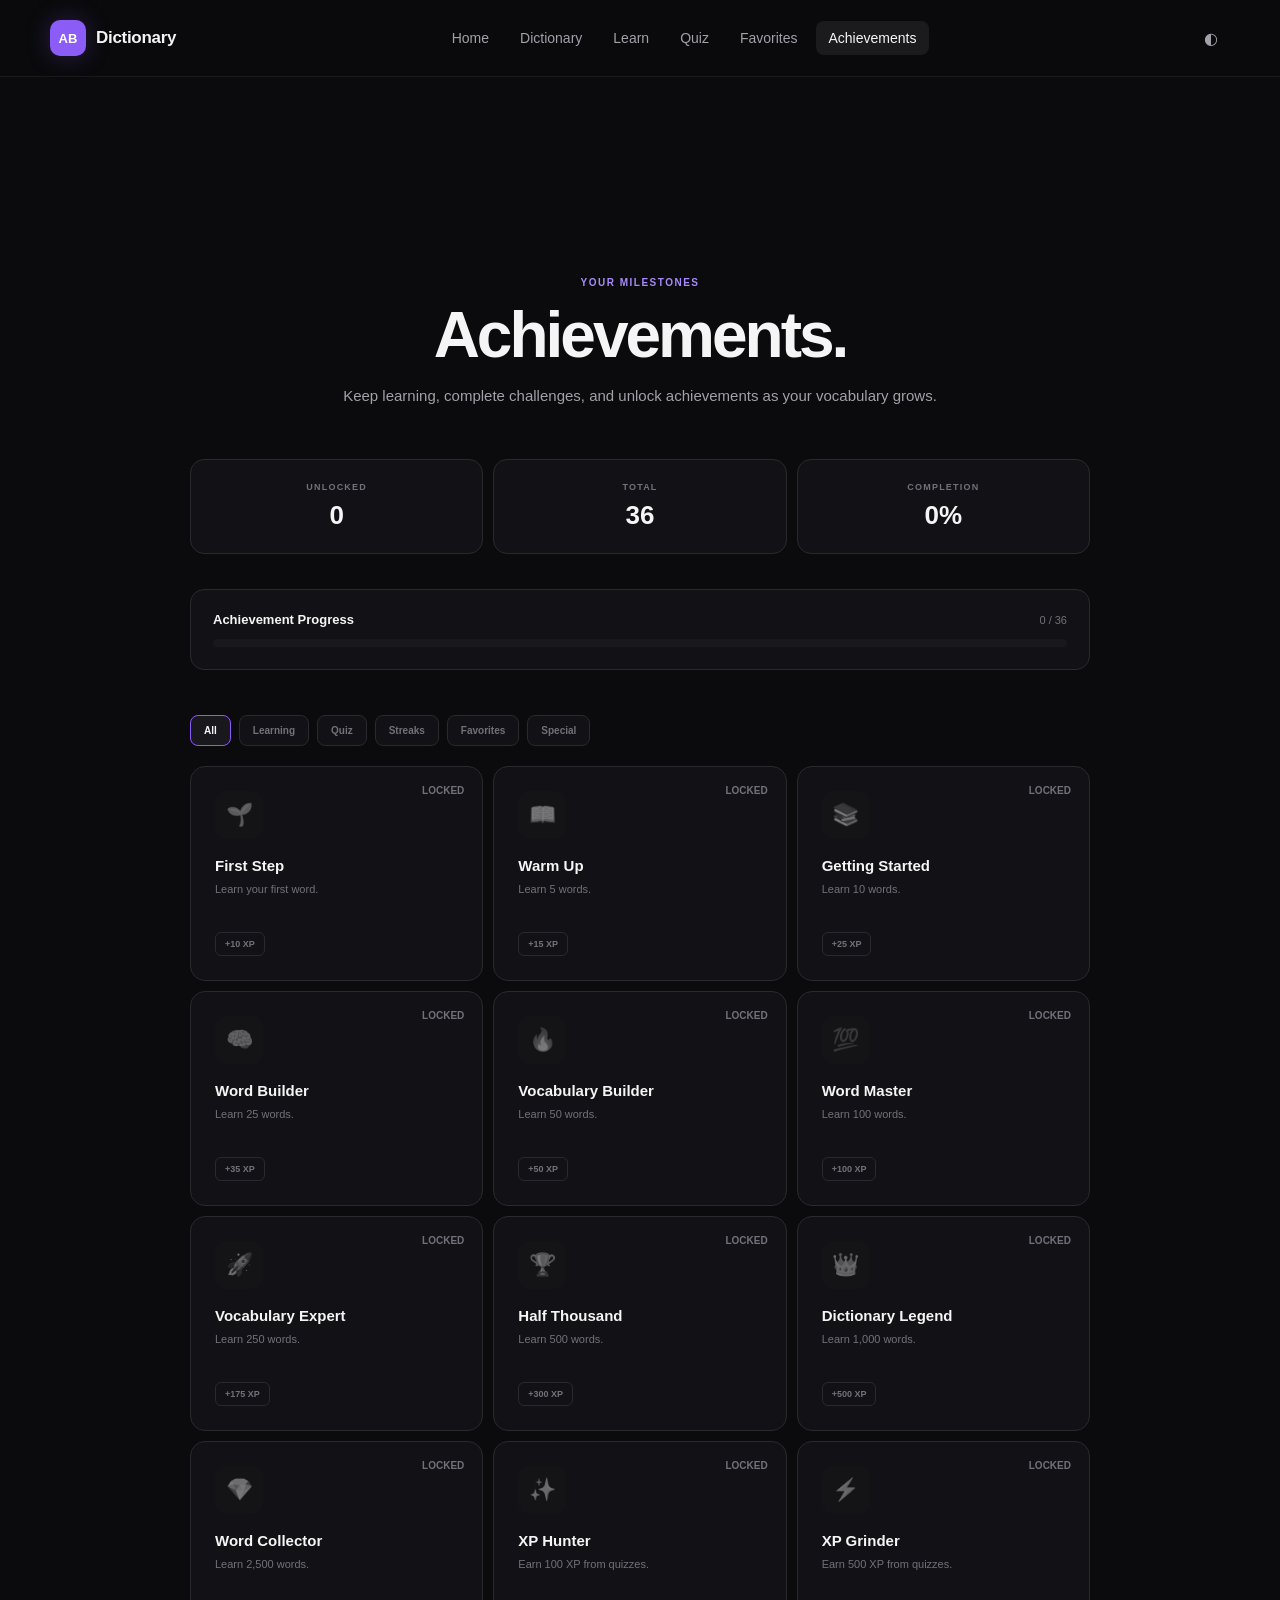
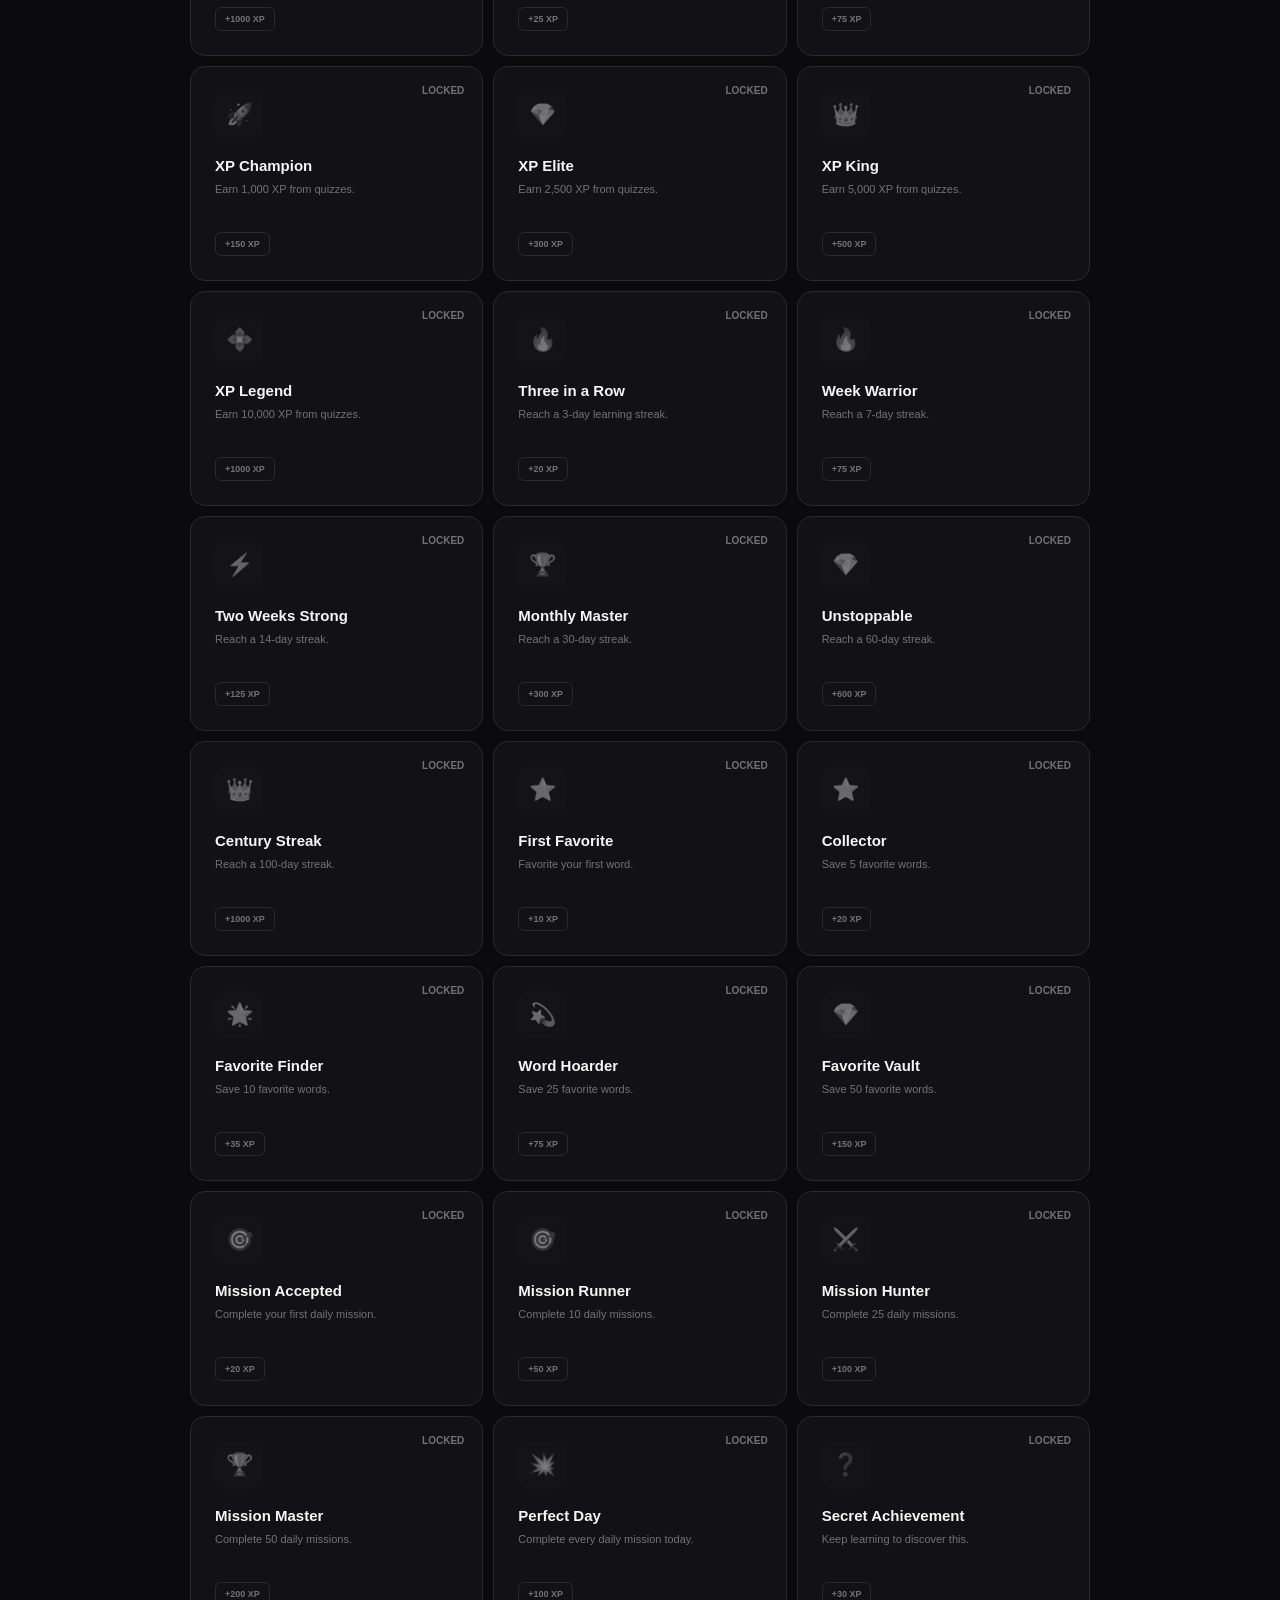
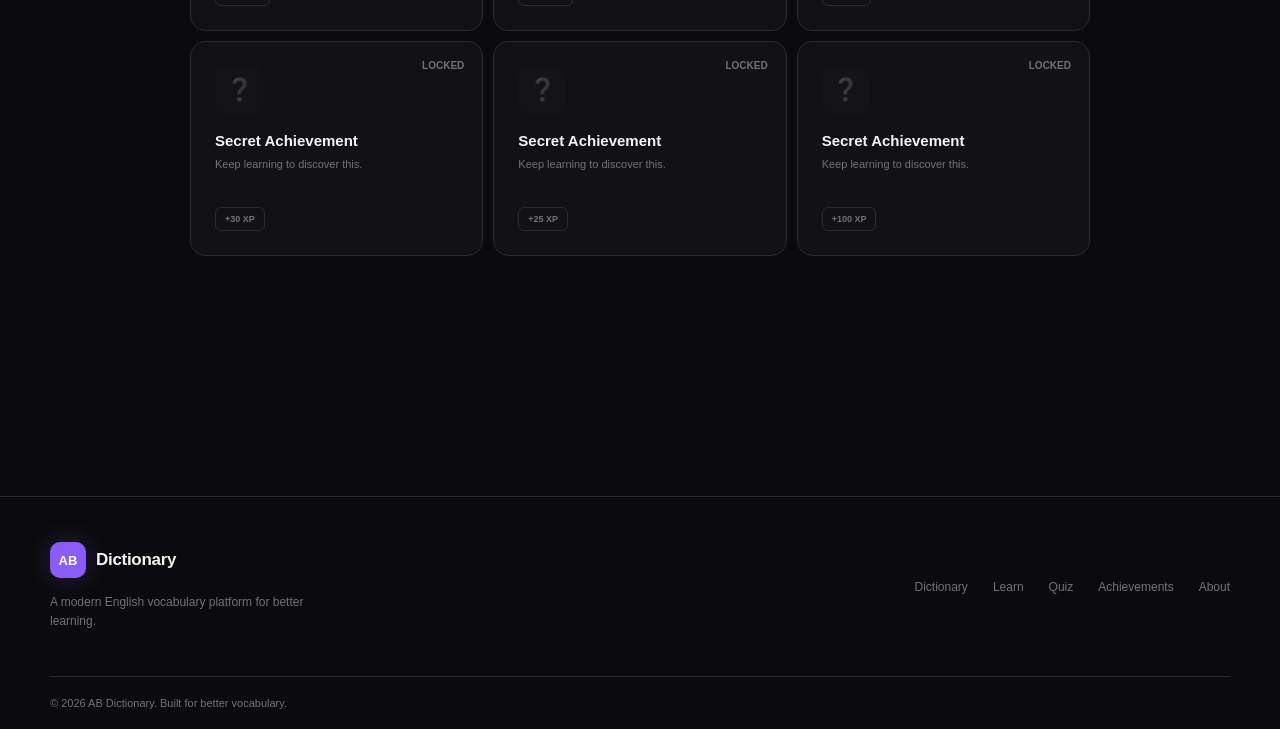
==== achievements.html @ 3ce33054 "added google login" ====
<!doctype html>
<html lang="en">
  <head>
    <meta charset="UTF-8" />
    <meta name="viewport" content="width=device-width, initial-scale=1.0" />

    <meta
      name="description"
      content="Track your achievements and milestones on AB Dictionary."
    />

    <title>Achievements — AB Dictionary</title>

    <link rel="icon" type="image/svg+xml" href="assets/favicon.svg" />
    <link rel="stylesheet" href="css/style.css" />
    <link rel="stylesheet" href="css/responsive.css" />

    <style>
      /* =====================================================
       AB DICTIONARY
       ACHIEVEMENTS
    ===================================================== */

      .achievements-page {
        padding: 90px 0 120px;
      }

      .achievements-header {
        max-width: 760px;
        margin: 0 auto 50px;
        text-align: center;
      }

      .achievements-header h1 {
        margin: 15px 0;
        font-size: clamp(42px, 6vw, 64px);
        line-height: 1;
        letter-spacing: -3px;
      }

      .achievements-header p {
        max-width: 650px;
        margin: auto;
        color: var(--text-secondary);
        font-size: 15px;
        line-height: 1.8;
      }

      /* =====================================================
       SUMMARY
    ===================================================== */

      .achievement-summary {
        max-width: 900px;
        margin: 0 auto 35px;

        display: grid;
        grid-template-columns: repeat(3, 1fr);
        gap: 10px;
      }

      .achievement-stat {
        padding: 22px;
        text-align: center;

        background: var(--surface);
        border: 1px solid var(--border);
        border-radius: 14px;
      }

      .achievement-stat span {
        display: block;
        margin-bottom: 8px;

        color: var(--text-muted);
        font-size: 9px;
        font-weight: 800;
        letter-spacing: 1.2px;
        text-transform: uppercase;
      }

      .achievement-stat strong {
        display: block;

        color: var(--text);
        font-size: 26px;
      }

      /* =====================================================
       PROGRESS
    ===================================================== */

      .achievement-progress {
        max-width: 900px;
        margin: 0 auto 45px;

        padding: 22px;

        background: var(--surface);
        border: 1px solid var(--border);
        border-radius: 14px;
      }

      .achievement-progress-top {
        display: flex;
        justify-content: space-between;
        align-items: center;

        margin-bottom: 12px;
      }

      .achievement-progress-title {
        color: var(--text);
        font-size: 13px;
        font-weight: 700;
      }

      .achievement-progress-count {
        color: var(--text-muted);
        font-size: 11px;
      }

      .achievement-track {
        width: 100%;
        height: 8px;

        overflow: hidden;

        border-radius: 20px;
        background: var(--surface-2);
      }

      .achievement-fill {
        width: 0%;
        height: 100%;

        border-radius: inherit;
        background: var(--accent);

        transition: width 0.4s ease;
      }

      /* =====================================================
       GRID
    ===================================================== */

      .achievements-section {
        max-width: 900px;
        margin: auto;
      }

      .achievements-grid {
        display: grid;
        grid-template-columns: repeat(3, 1fr);
        gap: 10px;
      }

      /* =====================================================
       CARD
    ===================================================== */

      .achievement-card {
        position: relative;

        padding: 24px;

        background: var(--surface);
        border: 1px solid var(--border);
        border-radius: 15px;

        transition:
          transform 0.25s ease,
          border-color 0.25s ease,
          background 0.25s ease;
      }

      .achievement-card:hover {
        transform: translateY(-4px);
        border-color: rgba(139, 92, 246, 0.45);
        background: var(--surface-2);
      }

      .achievement-icon {
        width: 48px;
        height: 48px;

        display: flex;
        align-items: center;
        justify-content: center;

        margin-bottom: 18px;

        border-radius: 12px;

        background: var(--surface-2);

        font-size: 22px;

        filter: grayscale(1);
        opacity: 0.45;
      }

      .achievement-card h3 {
        margin-bottom: 7px;

        font-size: 15px;
      }

      .achievement-card p {
        min-height: 36px;

        color: var(--text-muted);
        font-size: 11px;
        line-height: 1.6;
      }

      .achievement-reward {
        display: inline-block;

        margin-top: 15px;
        padding: 6px 9px;

        border: 1px solid var(--border);
        border-radius: 6px;

        color: var(--text-muted);

        font-size: 9px;
        font-weight: 800;
      }

      /* =====================================================
       UNLOCKED
    ===================================================== */

      .achievement-card.unlocked {
        border-color: rgba(139, 92, 246, 0.45);
      }

      .achievement-card.unlocked .achievement-icon {
        filter: none;
        opacity: 1;

        background: rgba(139, 92, 246, 0.1);
      }

      .achievement-card.unlocked .achievement-reward {
        border-color: var(--accent);
        color: var(--accent-light);
      }

      .achievement-status {
        position: absolute;

        top: 18px;
        right: 18px;

        color: var(--text-muted);
        font-size: 10px;
        font-weight: 800;
      }

      .achievement-card.unlocked .achievement-status {
        color: var(--accent-light);
      }

      /* =====================================================
       MOBILE
    ===================================================== */

      @media (max-width: 750px) {
        .achievement-summary {
          grid-template-columns: 1fr;
        }

        .achievements-grid {
          grid-template-columns: 1fr 1fr;
        }
      }

      @media (max-width: 500px) {
        .achievements-page {
          padding-top: 60px;
        }

        .achievements-grid {
          grid-template-columns: 1fr;
        }
      }

      .achievement-filters {
        max-width: 900px;
        margin: 0 auto 20px;

        display: flex;
        flex-wrap: wrap;
        gap: 8px;
      }

      .achievement-filter {
        padding: 9px 13px;

        border: 1px solid var(--border);
        border-radius: 8px;

        background: var(--surface);
        color: var(--text-muted);

        font-size: 10px;
        font-weight: 800;

        cursor: pointer;

        transition: 0.2s ease;
      }

      .achievement-filter:hover,
      .achievement-filter.active {
        border-color: var(--accent);
        color: var(--text);
        background: var(--surface-2);
      }
    </style>
  </head>

  <body>
    <!-- =====================================================
       NAVBAR
  ===================================================== -->

    <header class="navbar">
      <div class="nav-container">
        <a href="index.html" class="logo">
          <span class="logo-mark">AB</span>
          <span class="logo-text">Dictionary</span>
        </a>

        <nav class="nav-links">
          <a href="index.html" class="nav-link"> Home </a>

          <a href="dictionary.html" class="nav-link"> Dictionary </a>

          <a href="learn.html" class="nav-link"> Learn </a>

          <a href="quiz.html" class="nav-link"> Quiz </a>

          <a href="favorites.html" class="nav-link"> Favorites </a>

          <a href="achievements.html" class="nav-link active"> Achievements </a>
        </nav>

        <div class="nav-actions">
          <button class="icon-button" id="theme-toggle" type="button">◐</button>

          <button class="menu-button" id="menu-toggle" type="button">☰</button>
        </div>
      </div>
    </header>

    <!-- =====================================================
       MOBILE MENU
  ===================================================== -->

    <div class="mobile-menu" id="mobile-menu">
      <a href="index.html">Home</a>
      <a href="dictionary.html">Dictionary</a>
      <a href="learn.html">Learn</a>
      <a href="quiz.html">Quiz</a>
      <a href="favorites.html">Favorites</a>
      <a href="achievements.html">Achievements</a>
    </div>

    <!-- =====================================================
       MAIN
  ===================================================== -->

    <main>
      <section class="achievements-page">
        <div class="section">
          <!-- HEADER -->

          <div class="achievements-header">
            <span class="section-label"> YOUR MILESTONES </span>

            <h1>Achievements.</h1>

            <p>
              Keep learning, complete challenges, and unlock achievements as
              your vocabulary grows.
            </p>
          </div>

          <!-- SUMMARY -->

          <div class="achievement-summary">
            <div class="achievement-stat">
              <span> Unlocked </span>

              <strong id="achievement-unlocked"> 0 </strong>
            </div>

            <div class="achievement-stat">
              <span> Total </span>

              <strong id="achievement-total"> 0 </strong>
            </div>

            <div class="achievement-stat">
              <span> Completion </span>

              <strong id="achievement-percent"> 0% </strong>
            </div>
          </div>

          <!-- PROGRESS -->

          <div class="achievement-progress">
            <div class="achievement-progress-top">
              <span class="achievement-progress-title">
                Achievement Progress
              </span>

              <span
                class="achievement-progress-count"
                id="achievement-progress-count"
              >
                0 / 0
              </span>
            </div>

            <div class="achievement-track">
              <div
                class="achievement-fill"
                id="achievement-progress-fill"
              ></div>
            </div>
          </div>

          <!-- ACHIEVEMENTS -->

          <!-- =====================================================
     ACHIEVEMENTS
===================================================== -->

          <section class="achievements-section">
            <!-- ACHIEVEMENT FILTERS -->
            <div class="achievement-filters" id="achievement-filters">
              <button
                class="achievement-filter active"
                data-filter="all"
                type="button"
              >
                All
              </button>

              <button
                class="achievement-filter"
                data-filter="learning"
                type="button"
              >
                Learning
              </button>

              <button
                class="achievement-filter"
                data-filter="quiz"
                type="button"
              >
                Quiz
              </button>

              <button
                class="achievement-filter"
                data-filter="streak"
                type="button"
              >
                Streaks
              </button>

              <button
                class="achievement-filter"
                data-filter="favorites"
                type="button"
              >
                Favorites
              </button>

              <button
                class="achievement-filter"
                data-filter="special"
                type="button"
              >
                Special
              </button>
            </div>

            <!-- ACHIEVEMENT CARDS -->
            <div class="achievements-grid" id="achievements-grid"></div>
          </section>
        </div>
      </section>
    </main>

    <!-- =====================================================
       FOOTER
  ===================================================== -->

    <footer class="footer">
      <div class="footer-container">
        <div>
          <a href="index.html" class="logo">
            <span class="logo-mark">AB</span>
            <span class="logo-text">Dictionary</span>
          </a>

          <p class="footer-description">
            A modern English vocabulary platform for better learning.
          </p>
        </div>

        <div class="footer-links">
          <a href="dictionary.html"> Dictionary </a>

          <a href="learn.html"> Learn </a>

          <a href="quiz.html"> Quiz </a>

          <a href="achievements.html"> Achievements </a>

          <a href="about.html"> About </a>
        </div>
      </div>

      <div class="footer-bottom">
        © 2026 AB Dictionary. Built for better vocabulary.
      </div>
    </footer>

    <!-- =====================================================
       SCRIPTS
  ===================================================== -->

    <script src="js/app.js"></script>
    <script src="js/achievements.js"></script>
  </body>
</html>
---- css/style.css ----
/* =========================================================
   AB DICTIONARY
   PREMIUM GLOBAL STYLES
   ========================================================= */

/* =========================
   RESET
   ========================= */

* {
    margin: 0;
    padding: 0;
    box-sizing: border-box;
}

html {
    scroll-behavior: smooth;
}

body {
    font-family:
        Inter,
        -apple-system,
        BlinkMacSystemFont,
        "Segoe UI",
        sans-serif;

    background: #0b0b0d;
    color: #f5f5f5;
    min-height: 100vh;
    overflow-x: hidden;
    -webkit-font-smoothing: antialiased;
    text-rendering: optimizeLegibility;
}

a {
    color: inherit;
    text-decoration: none;
}

button,
input {
    font: inherit;
}

button {
    border: none;
    cursor: pointer;
}

img {
    max-width: 100%;
    display: block;
}

::selection {
    background: rgba(139, 92, 246, 0.35);
    color: #fff;
}


/* =========================
   VARIABLES
   ========================= */

:root {
    --background: #0b0b0d;

    --surface: #121216;
    --surface-2: #18181d;
    --surface-3: #202026;

    --border: #29292f;
    --border-light: #3a3a43;

    --text: #f5f5f5;
    --text-secondary: #a1a1aa;
    --text-muted: #71717a;

    --accent: #8b5cf6;
    --accent-light: #a78bfa;
    --accent-dark: #6d28d9;

    --success: #22c55e;
    --danger: #f87171;

    --radius-small: 10px;
    --radius-medium: 16px;
    --radius-large: 24px;

    --container: 1180px;

    --shadow-small:
        0 8px 25px rgba(0, 0, 0, 0.18);

    --shadow-medium:
        0 15px 45px rgba(0, 0, 0, 0.25);

    --shadow-large:
        0 25px 80px rgba(0, 0, 0, 0.4);
}


/* =========================
   CONTAINERS
   ========================= */

.nav-container,
.stats-container,
.section,
.footer-container,
.footer-bottom {
    width: min(
        calc(100% - 40px),
        var(--container)
    );

    margin: 0 auto;
}


/* =========================
   NAVBAR
   ========================= */

.navbar {
    position: sticky;
    top: 0;
    z-index: 100;

    background: rgba(11, 11, 13, 0.78);

    -webkit-backdrop-filter: blur(18px);
    backdrop-filter: blur(18px);

    border-bottom: 1px solid rgba(255, 255, 255, 0.06);
}

.nav-container {
    height: 76px;

    display: flex;
    align-items: center;
    justify-content: space-between;

    gap: 20px;
}


/* =========================
   LOGO
   ========================= */

.logo {
    display: flex;
    align-items: center;
    gap: 10px;

    flex-shrink: 0;

    font-weight: 700;
}

.logo-mark {
    width: 36px;
    height: 36px;

    display: grid;
    place-items: center;

    border-radius: 10px;

    background: var(--accent);
    color: #fff;

    font-size: 13px;
    font-weight: 800;

    box-shadow:
        0 0 25px rgba(139, 92, 246, 0.25);
}

.logo-text {
    font-size: 17px;
    letter-spacing: -0.3px;
}


/* =========================
   NAV LINKS
   ========================= */

.nav-links {
    display: flex;
    align-items: center;
    gap: 5px;
}

.nav-link {
    color: var(--text-secondary);

    font-size: 14px;

    padding: 9px 13px;

    border-radius: 8px;

    transition:
        color 0.2s ease,
        background 0.2s ease;
}

.nav-link:hover {
    color: var(--text);
    background: rgba(255, 255, 255, 0.05);
}

.nav-link.active {
    color: var(--text);
    background: rgba(255, 255, 255, 0.07);
}


/* =========================
   NAV ACTIONS
   ========================= */

.nav-actions {
    display: flex;
    align-items: center;
    gap: 8px;

    flex-shrink: 0;
}

.icon-button,
.menu-button {
    width: 38px;
    height: 38px;

    display: grid;
    place-items: center;

    border-radius: 10px;

    background: transparent;
    color: var(--text-secondary);

    border: 1px solid transparent;

    transition:
        color 0.2s ease,
        background 0.2s ease,
        border-color 0.2s ease,
        transform 0.2s ease;
}

.icon-button:hover,
.menu-button:hover {
    color: var(--text);

    background: var(--surface-2);
    border-color: var(--border);

    transform: translateY(-1px);
}

.menu-button {
    display: none;
}


/* =========================
   MOBILE MENU
   ========================= */

.mobile-menu {
    display: none;

    position: fixed;

    top: 76px;
    left: 0;
    right: 0;

    z-index: 90;

    padding: 15px 20px;

    background: rgba(18, 18, 22, 0.97);

    -webkit-backdrop-filter: blur(20px);
    backdrop-filter: blur(20px);

    border-bottom: 1px solid var(--border);
}

.mobile-menu.open {
    display: flex;
    flex-direction: column;
    gap: 5px;

    animation: menuIn 0.25s ease;
}

.mobile-menu a {
    padding: 13px;

    border-radius: 10px;

    color: var(--text-secondary);

    transition:
        color 0.2s ease,
        background 0.2s ease;
}

.mobile-menu a:hover {
    background: var(--surface-3);
    color: var(--text);
}


/* =========================
   HERO
   ========================= */

.hero {
    position: relative;

    min-height: 650px;

    display: flex;
    align-items: center;
    justify-content: center;

    overflow: hidden;

    border-bottom:
        1px solid rgba(255, 255, 255, 0.05);
}

.hero::after {
    content: "";

    position: absolute;

    left: 0;
    right: 0;
    bottom: 0;

    height: 1px;

    background:
        linear-gradient(
            90deg,
            transparent,
            rgba(139, 92, 246, 0.35),
            transparent
        );

    opacity: 0.4;
}

.hero-glow {
    position: absolute;

    width: 600px;
    height: 600px;

    background:
        radial-gradient(
            circle,
            rgba(139, 92, 246, 0.16),
            transparent 68%
        );

    filter: blur(30px);

    pointer-events: none;
}

.hero-content {
    position: relative;
    z-index: 2;

    width: min(
        900px,
        calc(100% - 40px)
    );

    text-align: center;

    animation:
        heroIn 0.8s ease both;
}

.hero-badge {
    display: inline-flex;
    align-items: center;
    gap: 8px;

    padding: 7px 12px;
    margin-bottom: 25px;

    border:
        1px solid var(--border);

    border-radius: 999px;

    background:
        rgba(255, 255, 255, 0.03);

    color: var(--text-secondary);

    font-size: 12px;
}

.status-dot {
    width: 7px;
    height: 7px;

    border-radius: 50%;

    background: var(--accent-light);

    box-shadow:
        0 0 12px rgba(167, 139, 250, 0.7);
}

.hero h1 {
    max-width: 900px;

    margin: 0 auto;

    font-size:
        clamp(48px, 7vw, 82px);

    line-height: 0.98;

    letter-spacing: -4px;

    font-weight: 750;
}

.hero h1 span {
    display: block;
    color: var(--text-secondary);
}

.hero-description {
    max-width: 600px;

    margin: 28px auto 35px;

    color: var(--text-secondary);

    font-size: 17px;
    line-height: 1.7;
}


/* =========================
   SEARCH
   ========================= */

.hero-search {
    width: min(700px, 100%);

    margin: auto;

    padding: 6px;

    display: flex;
    align-items: center;

    background: var(--surface);

    border:
        1px solid var(--border);

    border-radius: 15px;

    transition:
        border-color 0.25s ease,
        box-shadow 0.25s ease,
        transform 0.25s ease;
}

.hero-search:focus-within {
    border-color:
        rgba(139, 92, 246, 0.6);

    box-shadow:
        0 0 0 4px
        rgba(139, 92, 246, 0.08),

        0 15px 50px
        rgba(0, 0, 0, 0.25);
}

.search-icon {
    padding-left: 14px;

    color: var(--text-muted);

    font-size: 25px;
}

.hero-search input {
    flex: 1;

    min-width: 0;

    padding: 14px 12px;

    background: transparent;

    border: none;
    outline: none;

    color: var(--text);

    font-size: 15px;
}

.hero-search input::placeholder {
    color: var(--text-muted);
}

.hero-search button {
    padding: 12px 20px;

    border-radius: 10px;

    background: var(--accent);

    color: #fff;

    font-weight: 600;

    transition:
        background 0.2s ease,
        transform 0.2s ease,
        box-shadow 0.2s ease;
}

.hero-search button:hover {
    background: var(--accent-light);

    transform: translateY(-1px);

    box-shadow:
        0 8px 20px
        rgba(139, 92, 246, 0.2);
}

.loading-message {
    color: var(--text-muted);
}

.search-hint {
    margin-top: 15px;

    color: var(--text-muted);

    font-size: 12px;
}

.example-word {
    color: var(--text-secondary);

    background: transparent;

    text-decoration: underline;
    text-decoration-color:
        var(--border-light);

    text-underline-offset: 3px;

    margin: 0 2px;

    transition: color 0.2s ease;
}

.example-word:hover {
    color: var(--accent-light);
}


/* =========================
   STATS
   ========================= */

.stats-section {
    border-bottom:
        1px solid rgba(255, 255, 255, 0.05);
}

.stats-container {
    display: grid;

    grid-template-columns:
        repeat(4, 1fr);

    padding: 30px 0;
}

.stat-card {
    padding: 15px 25px;

    border-right:
        1px solid var(--border);
}

.stat-card:last-child {
    border-right: none;
}

.stat-number {
    display: block;

    font-size: 24px;

    font-weight: 700;

    letter-spacing: -0.7px;
}

.stat-label {
    display: block;

    margin-top: 5px;

    color: var(--text-muted);

    font-size: 12px;
}


/* =========================
   SECTIONS
   ========================= */

.section {
    padding-top: 110px;
    padding-bottom: 20px;
}

.section-heading {
    display: flex;
    align-items: flex-end;
    justify-content: space-between;

    gap: 30px;

    margin-bottom: 30px;
}

.section-label {
    display: block;

    margin-bottom: 9px;

    color: var(--accent-light);

    font-size: 10px;
    font-weight: 800;

    letter-spacing: 1.5px;

    text-transform: uppercase;
}

.section-heading h2 {
    font-size:
        clamp(28px, 4vw, 40px);

    letter-spacing: -1.5px;
}

.text-link {
    color: var(--text-secondary);

    font-size: 13px;

    transition: color 0.2s ease;
}

.text-link:hover {
    color: var(--accent-light);
}


/* =========================
   FEATURED WORD CARD
   ========================= */

.word-card {
    display: grid;

    grid-template-columns:
        1.6fr 0.8fr;

    background:
        linear-gradient(
            135deg,
            rgba(255, 255, 255, 0.04),
            rgba(255, 255, 255, 0.015)
        );

    border:
        1px solid var(--border);

    border-radius:
        var(--radius-large);

    overflow: hidden;

    transition:
        transform 0.3s ease,
        border-color 0.3s ease,
        box-shadow 0.3s ease;
}

.word-card:hover {
    transform: translateY(-4px);

    border-color:
        var(--border-light);

    box-shadow:
        var(--shadow-medium);
}

.word-card-main {
    padding: 38px;
}

.word-top {
    display: flex;

    justify-content: space-between;

    gap: 20px;
}

.word-difficulty {
    display: inline-block;

    color: var(--accent-light);

    font-size: 10px;
    font-weight: 800;

    letter-spacing: 1.5px;

    margin-bottom: 10px;
}

.word-top h3 {
    font-size: 42px;

    letter-spacing: -2px;
}

.pronunciation {
    display: block;

    margin-top: 5px;

    color: var(--text-muted);

    font-size: 13px;
}

.favorite-button {
    width: 42px;
    height: 42px;

    flex-shrink: 0;

    border-radius: 12px;

    background: var(--surface-2);

    border:
        1px solid var(--border);

    color: var(--text-secondary);

    font-size: 23px;

    transition:
        color 0.2s ease,
        background 0.2s ease,
        border-color 0.2s ease,
        transform 0.2s ease;
}

.favorite-button:hover {
    color: var(--accent-light);

    border-color:
        var(--accent);

    transform: scale(1.04);
}

.word-meaning,
.word-bangla,
.word-example {
    margin-top: 32px;
}

.meaning-label,
.side-title {
    display: block;

    margin-bottom: 8px;

    color: var(--text-muted);

    font-size: 9px;
    font-weight: 800;

    letter-spacing: 1.4px;

    text-transform: uppercase;
}

.word-meaning p,
.word-bangla p,
.word-example p {
    color: var(--text-secondary);

    line-height: 1.65;

    font-size: 14px;
}

.word-bangla p {
    color: var(--text);
}


/* =========================
   WORD CARD SIDE
   ========================= */

.word-card-side {
    display: flex;

    flex-direction: column;

    padding: 38px;

    background:
        rgba(0, 0, 0, 0.15);

    border-left:
        1px solid var(--border);
}

.tag-list {
    display: flex;

    flex-wrap: wrap;

    gap: 7px;

    margin-bottom: 30px;
}

.tag {
    padding: 7px 10px;

    border-radius: 7px;

    background: var(--surface-3);

    border:
        1px solid var(--border);

    color: var(--text-secondary);

    font-size: 11px;
}

.learn-button {
    display: flex;

    align-items: center;
    justify-content: space-between;

    margin-top: auto;

    padding: 13px 15px;

    border-radius: 10px;

    background: var(--surface-3);

    border:
        1px solid var(--border);

    color: var(--text);

    font-size: 13px;

    transition:
        background 0.2s ease,
        border-color 0.2s ease,
        transform 0.2s ease;
}

.learn-button:hover {
    background: var(--accent);

    border-color:
        var(--accent);

    transform: translateY(-1px);
}


/* =========================
   DICTIONARY WORD LIST
   ========================= */

.dictionary-word {
    position: relative;

    padding: 24px 26px;

    margin-bottom: 12px;

    background:
        linear-gradient(
            145deg,
            rgba(255, 255, 255, 0.035),
            rgba(255, 255, 255, 0.015)
        );

    border:
        1px solid rgba(255, 255, 255, 0.08);

    border-radius: 16px;

    cursor: pointer;

    transition:
        transform 0.25s ease,
        border-color 0.25s ease,
        background 0.25s ease,
        box-shadow 0.25s ease;

    overflow: hidden;
}

.dictionary-word::before {
    content: "";

    position: absolute;

    left: 0;
    top: 0;
    bottom: 0;

    width: 3px;

    background:
        linear-gradient(
            180deg,
            #8b5cf6,
            #6366f1
        );

    opacity: 0;

    transition:
        opacity 0.25s ease;
}

.dictionary-word:hover {
    transform: translateY(-3px);

    border-color:
        rgba(139, 92, 246, 0.35);

    background:
        linear-gradient(
            145deg,
            rgba(139, 92, 246, 0.07),
            rgba(255, 255, 255, 0.025)
        );

    box-shadow:
        0 15px 40px
        rgba(0, 0, 0, 0.2);
}

.dictionary-word:hover::before {
    opacity: 1;
}

.dictionary-word:focus-visible {
    outline:
        2px solid var(--accent);

    outline-offset: 3px;
}


/* =========================
   WORD HEADER
   ========================= */

.dictionary-word-top {
    display: flex;

    align-items: flex-start;

    justify-content: space-between;

    gap: 20px;
}

.dictionary-word-top h2 {
    margin: 0;

    color: var(--text);

    font-size: 25px;
    font-weight: 750;

    letter-spacing: -0.5px;
}

.dictionary-word .part {
    display: inline-block;

    margin-top: 6px;

    color: var(--text-secondary);

    font-size: 11px;
    font-weight: 600;

    text-transform: uppercase;

    letter-spacing: 0.8px;
}


/* =========================
   DIFFICULTY BADGE
   ========================= */

.dictionary-word .difficulty {
    flex-shrink: 0;

    padding: 6px 9px;

    border-radius: 7px;

    background:
        rgba(139, 92, 246, 0.10);

    border:
        1px solid
        rgba(139, 92, 246, 0.18);

    color:
        #b9a1ff;

    font-size: 9px;

    font-weight: 800;

    letter-spacing: 0.8px;

    text-transform: uppercase;
}


/* =========================
   WORD MEANING
   ========================= */

.dictionary-word .meaning {
    margin: 17px 0 7px;

    color: #d4d4d8;

    font-size: 14px;

    line-height: 1.65;
}

.dictionary-word .bangla {
    margin: 0;

    color: var(--text-secondary);

    font-size: 14px;

    line-height: 1.6;
}


/* =========================
   WORD ARROW
   ========================= */

.dictionary-word .arrow {
    margin-top: 18px;

    color: var(--accent);

    font-size: 11px;

    font-weight: 700;

    opacity: 0.65;

    transition:
        transform 0.25s ease,
        opacity 0.25s ease;
}

.dictionary-word:hover .arrow {
    transform:
        translateX(5px);

    opacity: 1;
}


/* =========================
   EMPTY STATE
   ========================= */

.empty-state {
    padding: 80px 25px;

    text-align: center;

    border:
        1px dashed
        rgba(255, 255, 255, 0.1);

    border-radius: 16px;

    background:
        rgba(255, 255, 255, 0.015);
}

.empty-state h3 {
    margin: 0 0 8px;

    color: #f4f4f5;

    font-size: 20px;
}

.empty-state p {
    margin: 0;

    color: var(--text-muted);

    font-size: 13px;
}


/* =========================
   PAGINATION
   ========================= */

#pagination {
    display: flex;

    justify-content: center;
    align-items: center;

    flex-wrap: wrap;

    gap: 7px;

    margin: 35px 0 60px;
}

#pagination button {
    min-width: 38px;
    height: 38px;

    padding: 0 10px;

    border:
        1px solid
        rgba(255, 255, 255, 0.08);

    border-radius: 9px;

    background:
        rgba(255, 255, 255, 0.025);

    color: var(--text-secondary);

    font-size: 12px;

    transition:
        background 0.2s ease,
        border-color 0.2s ease,
        color 0.2s ease,
        transform 0.2s ease;
}

#pagination button:hover:not(:disabled) {
    background:
        rgba(139, 92, 246, 0.12);

    border-color:
        rgba(139, 92, 246, 0.3);

    color:
        #c4b5fd;

    transform:
        translateY(-1px);
}

#pagination button.active {
    background: var(--accent);

    border-color:
        var(--accent);

    color: #fff;

    box-shadow:
        0 6px 20px
        rgba(139, 92, 246, 0.25);
}

#pagination button:disabled {
    opacity: 0.3;

    cursor: not-allowed;
}


/* =========================
   RANDOM WORD
   ========================= */

.random-word-button {
    display: inline-flex;

    align-items: center;
    justify-content: center;

    gap: 8px;

    padding: 12px 18px;

    margin-top: 16px;

    border:
        1px solid
        rgba(255, 255, 255, 0.1);

    border-radius: 12px;

    background:
        rgba(255, 255, 255, 0.05);

    color: var(--text);

    font-size: 14px;
    font-weight: 700;

    transition:
        transform 0.2s ease,
        background 0.2s ease,
        border-color 0.2s ease;
}

.random-word-button:hover {
    transform:
        translateY(-2px);

    background:
        rgba(255, 255, 255, 0.09);

    border-color:
        rgba(255, 255, 255, 0.2);
}

.random-word-button:active {
    transform:
        translateY(0);
}


/* =========================
   RECENTLY VIEWED
   ========================= */

.recent-section {
    margin: 30px 0 35px;

    padding: 24px;

    border:
        1px solid
        rgba(255, 255, 255, 0.08);

    border-radius: 20px;

    background:
        rgba(255, 255, 255, 0.035);

    -webkit-backdrop-filter:
        blur(12px);

    backdrop-filter:
        blur(12px);
}

.recent-header {
    display: flex;

    align-items: flex-end;

    justify-content: space-between;

    gap: 20px;

    margin-bottom: 20px;
}

.recent-header h2 {
    margin: 0;

    font-size: 24px;

    letter-spacing: -0.5px;
}

.recent-header p {
    margin: 5px 0 0;

    color: #888;

    font-size: 13px;
}

.clear-recent-button {
    border: 0;

    background: transparent;

    color: #888;

    font-size: 12px;
    font-weight: 700;

    cursor: pointer;

    transition:
        color 0.2s ease;
}

.clear-recent-button:hover {
    color: #fff;
}

.recent-list {
    display: grid;

    grid-template-columns:
        repeat(
            auto-fit,
            minmax(180px, 1fr)
        );

    gap: 12px;
}

.recent-word-card {
    display: flex;

    flex-direction: column;

    align-items: flex-start;

    min-width: 0;

    padding: 16px;

    border:
        1px solid
        rgba(255, 255, 255, 0.07);

    border-radius: 14px;

    background:
        rgba(255, 255, 255, 0.035);

    color: #fff;

    text-align: left;

    cursor: pointer;

    transition:
        transform 0.2s ease,
        border-color 0.2s ease,
        background 0.2s ease;
}

.recent-word-card:hover {
    transform:
        translateY(-3px);

    border-color:
        rgba(139, 92, 246, 0.4);

    background:
        rgba(255, 255, 255, 0.06);
}

.recent-word {
    overflow: hidden;

    width: 100%;

    font-size: 18px;
    font-weight: 800;

    text-overflow: ellipsis;

    white-space: nowrap;
}

.recent-part {
    margin-top: 5px;

    color: var(--accent);

    font-size: 11px;
    font-weight: 700;
}

.recent-bangla {
    overflow: hidden;

    width: 100%;

    margin-top: 10px;

    color: #999;

    font-size: 12px;

    text-overflow: ellipsis;

    white-space: nowrap;
}


/* =========================
   XP LEVEL UP
   ========================= */

.xp-level-up {
    position: fixed;

    top: 25px;
    left: 50%;

    z-index: 10000;

    transform:
        translate(-50%, -150px);

    opacity: 0;

    pointer-events: none;

    transition:
        transform 0.45s
        cubic-bezier(0.22, 1, 0.36, 1),

        opacity 0.3s ease;
}

.xp-level-up.show {
    transform:
        translate(-50%, 0);

    opacity: 1;
}

.xp-level-up-inner {
    min-width: 260px;

    padding: 18px 24px;

    display: flex;

    flex-direction: column;

    align-items: center;

    gap: 5px;

    text-align: center;

    background:
        var(--surface-2);

    border:
        1px solid var(--border);

    border-radius: 16px;

    box-shadow:
        0 20px 60px
        rgba(0, 0, 0, 0.35);
}

.xp-level-up-icon {
    font-size: 28px;
}

.xp-level-up-inner strong {
    font-size: 16px;

    letter-spacing: 1px;
}

.xp-level-up-inner span {
    color: var(--text-secondary);

    font-size: 13px;
}

.xp-level-up-inner small {
    color: var(--accent-light);

    font-size: 11px;

    font-weight: 700;
}


/* =========================
   DAILY MISSIONS
   ========================= */

.daily-missions-section {
    margin-top: 55px;
}

.missions-card {
    padding: 25px;

    background:
        linear-gradient(
            145deg,
            var(--surface-2),
            var(--surface)
        );

    border:
        1px solid var(--border);

    border-radius: 16px;
}

.missions-top {
    display: flex;

    justify-content: space-between;

    align-items: center;

    gap: 15px;

    margin-bottom: 15px;
}

.missions-top strong {
    display: block;

    color: var(--text);

    font-size: 15px;
}

.missions-top span {
    display: block;

    margin-top: 4px;

    color: var(--text-muted);

    font-size: 11px;
}

.missions-xp {
    padding: 7px 11px;

    border-radius: 8px;

    background:
        rgba(139, 92, 246, 0.1);

    color: var(--accent-light);

    font-size: 11px;

    font-weight: 800;
}

.missions-progress {
    width: 100%;
    height: 7px;

    overflow: hidden;

    border-radius: 20px;

    background:
        var(--surface);

    border:
        1px solid var(--border);

    margin-bottom: 18px;
}

.missions-progress-fill {
    width: 0%;
    height: 100%;

    border-radius: inherit;

    background:
        linear-gradient(
            90deg,
            var(--accent-dark),
            var(--accent-light)
        );

    transition:
        width 0.4s ease;
}

.daily-missions-list {
    display: grid;

    gap: 8px;
}

.mission-item {
    display: grid;

    grid-template-columns:
        38px 1fr auto 28px;

    align-items: center;

    gap: 12px;

    padding: 14px;

    background:
        var(--surface);

    border:
        1px solid var(--border);

    border-radius: 11px;

    transition:
        background 0.2s ease,
        transform 0.2s ease,
        border-color 0.2s ease;
}

.mission-item:hover {
    background:
        var(--surface-2);

    transform:
        translateY(-1px);

    border-color:
        var(--border-light);
}

.mission-item.completed {
    opacity: 0.7;
}

.mission-item.completed .mission-status {
    color:
        var(--accent-light);
}

.mission-icon {
    width: 38px;
    height: 38px;

    display: flex;

    align-items: center;
    justify-content: center;

    border-radius: 9px;

    background:
        rgba(139, 92, 246, 0.08);

    font-size: 17px;
}

.mission-info {
    min-width: 0;
}

.mission-info strong {
    display: block;

    color: var(--text);

    font-size: 12px;
}

.mission-info span {
    display: block;

    margin-top: 4px;

    color: var(--text-muted);

    font-size: 10px;

    overflow: hidden;

    text-overflow: ellipsis;

    white-space: nowrap;
}

.mission-reward {
    color:
        var(--accent-light);

    font-size: 10px;

    font-weight: 800;

    white-space: nowrap;
}

.mission-status {
    color:
        var(--text-muted);

    font-size: 20px;

    text-align: center;

    transition:
        color 0.2s ease,
        transform 0.2s ease;
}

.mission-item.completed .mission-status {
    font-size: 18px;

    transform:
        scale(1.05);
}


/* =========================
   ACHIEVEMENT NOTIFICATION
   ========================= */

.achievement-notification {
    position: fixed;

    right: 24px;
    bottom: 24px;

    z-index: 9999;

    display: flex;

    align-items: center;

    gap: 14px;

    min-width: 270px;
    max-width: 340px;

    padding: 15px 18px;

    background:
        var(--surface);

    border:
        1px solid var(--accent);

    border-radius: 14px;

    box-shadow:
        0 15px 40px
        rgba(0, 0, 0, 0.25);

    transform:
        translateY(30px);

    opacity: 0;

    pointer-events: none;

    transition:
        transform 0.3s ease,
        opacity 0.3s ease;
}

.achievement-notification.show {
    transform:
        translateY(0);

    opacity: 1;
}

.achievement-notification-icon {
    width: 42px;
    height: 42px;

    display: flex;

    align-items: center;
    justify-content: center;

    flex-shrink: 0;

    border-radius: 10px;

    background:
        rgba(139, 92, 246, 0.12);

    font-size: 21px;
}

.achievement-notification strong {
    display: block;

    margin-bottom: 3px;

    color:
        var(--accent-light);

    font-size: 11px;

    font-weight: 800;

    text-transform: uppercase;

    letter-spacing: 0.7px;
}

.achievement-notification span {
    display: block;

    color: var(--text);

    font-size: 13px;

    font-weight: 700;
}

.achievement-notification small {
    display: block;

    margin-top: 3px;

    color: var(--text-muted);

    font-size: 10px;
}


/* =========================
   GOOGLE AUTHENTICATION
   ========================= */

.account-wrapper {
    position: relative;
}

.google-login-button {
    display: inline-flex;

    align-items: center;

    gap: 8px;

    height: 38px;

    padding: 0 12px;

    border:
        1px solid var(--border);

    border-radius: 10px;

    background:
        var(--surface-2);

    color:
        var(--text);

    font-size: 12px;

    font-weight: 700;

    transition:
        background 0.2s ease,
        border-color 0.2s ease,
        transform 0.2s ease;
}

.google-login-button:hover {
    background:
        var(--surface-3);

    border-color:
        var(--border-light);

    transform:
        translateY(-1px);
}

.google-icon {
    display: grid;

    place-items: center;

    width: 22px;
    height: 22px;

    flex-shrink: 0;

    border-radius: 50%;

    background: #fff;

    color: #4285f4;

    font-size: 13px;

    font-weight: 800;
}

.google-login-button.logged-in {
    padding-left: 6px;

    background:
        rgba(139, 92, 246, 0.08);

    border-color:
        rgba(139, 92, 246, 0.25);
}


/* =========================
   ACCOUNT AVATAR
   ========================= */

.account-avatar {
    display: none;

    width: 25px;
    height: 25px;

    border-radius: 50%;

    object-fit: cover;

    background:
        var(--surface-3);

    border:
        1px solid var(--border);
}

.google-login-button.logged-in .google-icon {
    display: none;
}

.google-login-button.logged-in .account-avatar {
    display: block;
}


/* =========================
   ACCOUNT CHEVRON
   ========================= */

.account-chevron {
    margin-left: 2px;

    color:
        var(--text-muted);

    font-size: 11px;

    transition:
        transform 0.2s ease;
}

.account-wrapper.open .account-chevron {
    transform:
        rotate(180deg);
}


/* =========================
   ACCOUNT MENU
   ========================= */

.account-menu {
    position: absolute;

    top:
        calc(100% + 10px);

    right: 0;

    width: 285px;

    padding: 12px;

    background:
        rgba(18, 18, 22, 0.97);

    border:
        1px solid var(--border);

    border-radius: 16px;

    box-shadow:
        0 20px 60px
        rgba(0, 0, 0, 0.45);

    backdrop-filter:
        blur(20px);

    -webkit-backdrop-filter:
        blur(20px);

    opacity: 0;

    visibility: hidden;

    transform:
        translateY(-8px)
        scale(0.98);

    transform-origin:
        top right;

    transition:
        opacity 0.2s ease,
        transform 0.2s ease,
        visibility 0.2s ease;

    z-index: 1000;
}

.account-wrapper.open .account-menu {
    opacity: 1;

    visibility: visible;

    transform:
        translateY(0)
        scale(1);
}


/* =========================
   ACCOUNT PROFILE
   ========================= */

.account-profile {
    display: flex;

    align-items: center;

    gap: 12px;

    padding: 10px;
}

.account-menu-avatar {
    width: 44px;
    height: 44px;

    flex-shrink: 0;

    border-radius: 50%;

    object-fit: cover;

    background:
        var(--surface-3);

    border:
        1px solid var(--border);
}

.account-info {
    min-width: 0;

    display: flex;

    flex-direction: column;

    gap: 4px;
}

.account-info strong {
    color:
        var(--text);

    font-size: 14px;

    font-weight: 700;

    overflow: hidden;

    text-overflow: ellipsis;

    white-space: nowrap;
}

.account-info span {
    color:
        var(--text-muted);

    font-size: 11px;

    overflow: hidden;

    text-overflow: ellipsis;

    white-space: nowrap;
}


/* =========================
   ACCOUNT DIVIDER
   ========================= */

.account-divider {
    height: 1px;

    margin: 6px 4px;

    background:
        var(--border);
}


/* =========================
   ACCOUNT STATUS
   ========================= */

.account-status {
    display: flex;

    align-items: center;

    gap: 8px;

    padding: 10px;

    color:
        var(--text-secondary);

    font-size: 11px;
}

.account-status-dot {
    width: 7px;
    height: 7px;

    flex-shrink: 0;

    border-radius: 50%;

    background:
        var(--success);

    box-shadow:
        0 0 10px
        rgba(34, 197, 94, 0.5);
}


/* =========================
   SIGN OUT
   ========================= */

.account-signout {
    width: 100%;

    display: flex;

    align-items: center;

    gap: 9px;

    margin-top: 4px;

    padding: 11px;

    border-radius: 9px;

    background:
        transparent;

    color:
        var(--danger);

    font-size: 12px;

    font-weight: 700;

    text-align: left;

    transition:
        background 0.2s ease,
        color 0.2s ease;
}

.account-signout:hover {
    background:
        rgba(248, 113, 113, 0.08);

    color:
        #fca5a5;
}


/* =========================
   CTA
   ========================= */

.cta-section {
    width: min(
        calc(100% - 40px),
        var(--container)
    );

    margin: 110px auto;

    padding: 80px 30px;

    text-align: center;

    border:
        1px solid var(--border);

    border-radius:
        var(--radius-large);

    background:
        radial-gradient(
            circle at center,
            rgba(139, 92, 246, 0.11),
            transparent 60%
        );
}

.cta-content {
    max-width: 650px;

    margin: auto;
}

.cta-section h2 {
    font-size:
        clamp(30px, 5vw, 46px);

    letter-spacing: -2px;

    line-height: 1.1;

    margin-bottom: 15px;
}

.cta-section p {
    color:
        var(--text-secondary);

    margin-bottom: 30px;

    font-size: 14px;
}

.cta-button {
    display: inline-flex;

    align-items: center;

    gap: 12px;

    padding: 13px 19px;

    border-radius: 10px;

    background:
        var(--accent);

    color: #fff;

    font-size: 13px;

    font-weight: 600;

    transition:
        background 0.2s ease,
        transform 0.2s ease,
        box-shadow 0.2s ease;
}

.cta-button:hover {
    background:
        var(--accent-light);

    transform:
        translateY(-2px);

    box-shadow:
        0 10px 25px
        rgba(139, 92, 246, 0.2);
}


/* =========================
   FOOTER
   ========================= */

.footer {
    margin-top: 100px;

    border-top:
        1px solid var(--border);

    padding-top: 45px;
}

.footer-container {
    display: flex;

    justify-content: space-between;

    gap: 40px;
}

.footer-description {
    max-width: 300px;

    margin-top: 15px;

    color:
        var(--text-muted);

    font-size: 12px;

    line-height: 1.6;
}

.footer-links {
    display: flex;

    gap: 25px;

    align-items: center;
}

.footer-links a {
    color:
        var(--text-muted);

    font-size: 12px;

    transition:
        color 0.2s ease;
}

.footer-links a:hover {
    color:
        var(--text);
}

.footer-bottom {
    margin-top: 45px;

    padding: 20px 0;

    border-top:
        1px solid var(--border);

    color:
        var(--text-muted);

    font-size: 11px;
}


/* =========================
   ANIMATIONS
   ========================= */

@keyframes heroIn {
    from {
        opacity: 0;

        transform:
            translateY(18px);
    }

    to {
        opacity: 1;

        transform:
            translateY(0);
    }
}

@keyframes menuIn {
    from {
        opacity: 0;

        transform:
            translateY(-8px);
    }

    to {
        opacity: 1;

        transform:
            translateY(0);
    }
}


/* =========================
   SCROLLBAR
   ========================= */

::-webkit-scrollbar {
    width: 8px;
}

::-webkit-scrollbar-track {
    background:
        var(--background);
}

::-webkit-scrollbar-thumb {
    background:
        #29292f;

    border-radius: 10px;
}

::-webkit-scrollbar-thumb:hover {
    background:
        #3b3b43;
}


/* =========================================================
   RESPONSIVE DESIGN
   ========================================================= */


/* =========================
   TABLET
   ========================= */

@media (max-width: 900px) {

    .nav-links {
        display: none;
    }

    .menu-button {
        display: grid;
    }

    .stats-container {
        grid-template-columns:
            repeat(2, 1fr);
    }

    .stat-card:nth-child(2) {
        border-right: none;
    }

    .stat-card:nth-child(-n + 2) {
        border-bottom:
            1px solid var(--border);
    }

    .word-card {
        grid-template-columns: 1fr;
    }

    .word-card-side {
        border-left: none;

        border-top:
            1px solid var(--border);
    }

    .features-grid {
        grid-template-columns:
            repeat(2, 1fr);
    }
}


/* =========================
   MOBILE
   ========================= */

@media (max-width: 700px) {

    .nav-container {
        height: 70px;
    }

    .mobile-menu {
        top: 70px;
    }

    .logo-text {
        font-size: 15px;
    }

    .hero {
        min-height: 590px;
    }

    .hero-content {
        width:
            calc(100% - 28px);
    }

    .hero h1 {
        font-size:
            clamp(42px, 13vw, 64px);

        letter-spacing: -3px;
    }

    .hero-description {
        font-size: 15px;

        margin:
            22px auto 28px;
    }

    .hero-search {
        padding: 5px;
    }

    .hero-search input {
        padding:
            13px 8px;

        font-size: 14px;
    }

    .hero-search button {
        padding:
            11px 14px;

        font-size: 13px;
    }

    .search-icon {
        padding-left: 9px;

        font-size: 21px;
    }

    .stats-container {
        width:
            calc(100% - 28px);
    }

    .stat-card {
        padding:
            15px 14px;
    }

    .section {
        width:
            calc(100% - 28px);

        padding-top:
            75px;
    }

    .section-heading {
        align-items: flex-start;

        flex-direction: column;

        gap: 10px;
    }

    .word-card-main,
    .word-card-side {
        padding: 24px;
    }

    .word-top h3 {
        font-size: 34px;
    }

    .features-grid {
        grid-template-columns: 1fr;
    }

    .recent-section {
        padding: 18px;
    }

    .recent-header {
        align-items: flex-start;

        flex-direction: column;
    }

    .recent-list {
        grid-template-columns:
            repeat(
                2,
                minmax(0, 1fr)
            );
    }

    .missions-card {
        padding: 18px;
    }

    .mission-item {
        grid-template-columns:
            34px 1fr 25px;
    }

    .mission-reward {
        display: none;
    }

    .mission-icon {
        width: 34px;
        height: 34px;
    }

    .google-login-button {
        padding:
            0 7px;
    }

    .google-login-button.logged-in {
        padding: 5px;
    }

    .google-login-button.logged-in #google-login-text {
        display: none;
    }

    .account-chevron {
        display: none;
    }

    .account-menu {
        position: fixed;

        top: 70px;

        right: 12px;
        left: 12px;

        width: auto;
    }

    .achievement-notification {
        right: 12px;
        left: 12px;

        bottom: 12px;

        min-width: 0;
        max-width: none;
    }

    .cta-section {
        width:
            calc(100% - 28px);

        margin:
            75px auto;

        padding:
            55px 20px;
    }

    .footer-container {
        flex-direction: column;
    }

    .footer-links {
        flex-wrap: wrap;

        gap: 15px;
    }

    .footer-bottom {
        width:
            calc(100% - 28px);
    }
}


/* =========================
   SMALL MOBILE
   ========================= */

@media (max-width: 500px) {

    .logo-mark {
        width: 34px;
        height: 34px;
    }

    .logo-text {
        font-size: 14px;
    }

    .hero-badge {
        font-size: 11px;
    }

    .hero h1 {
        font-size:
            clamp(38px, 13vw, 54px);

        letter-spacing: -2.5px;
    }

    .hero-search button {
        padding:
            11px 12px;
    }

    .dictionary-word {
        padding: 20px;
    }

    .dictionary-word-top {
        gap: 10px;
    }

    .dictionary-word-top h2 {
        font-size: 21px;
    }

    .dictionary-word .meaning {
        font-size: 13px;
    }

    .dictionary-word .bangla {
        font-size: 13px;
    }

    .recent-list {
        grid-template-columns: 1fr 1fr;
    }

    .xp-level-up {
        width:
            calc(100% - 24px);
    }

    .xp-level-up-inner {
        min-width: 0;
        width: 100%;
    }
}


/* =========================
   VERY SMALL DEVICES
   ========================= */

@media (max-width: 380px) {

    .nav-container {
        width:
            calc(100% - 24px);
    }

    .google-login-button #google-login-text {
        display: none;
    }

    .hero-search {
        flex-wrap: nowrap;
    }

    .hero-search input {
        min-width: 0;
    }

    .hero-search button {
        font-size: 12px;
    }

    .recent-list {
        grid-template-columns: 1fr;
    }

    .stats-container {
        grid-template-columns: 1fr;
    }

    .stat-card {
        border-right: none;

        border-bottom:
            1px solid var(--border);
    }

    .stat-card:last-child {
        border-bottom: none;
    }
}


/* =========================
   ACCESSIBILITY
   ========================= */

button:focus-visible,
a:focus-visible,
input:focus-visible {
    outline:
        2px solid var(--accent-light);

    outline-offset: 3px;
}


/* =========================
   REDUCED MOTION
   ========================= */

@media (prefers-reduced-motion: reduce) {

    html {
        scroll-behavior: auto;
    }

    *,
    *::before,
    *::after {
        animation-duration: 0.01ms !important;
        animation-iteration-count: 1 !important;
        transition-duration: 0.01ms !important;
        scroll-behavior: auto !important;
    }
}
---- css/responsive.css ----
/* =====================================================
   AB DICTIONARY
   RESPONSIVE DESIGN
===================================================== */


/* ================= TABLET ================= */

@media (max-width: 900px) {

    .nav-links {
        display: none;
    }

    .menu-button {
        display: grid;
    }


    .hero {
        min-height: 590px;
    }


    .hero h1 {
        letter-spacing: -3px;
    }


    .stats-container {
        grid-template-columns: repeat(2, 1fr);
    }


    .stat-card:nth-child(2) {
        border-right: none;
    }


    .stat-card:nth-child(-n+2) {
        border-bottom: 1px solid var(--border);
        padding-bottom: 20px;
    }


    .stat-card:nth-child(n+3) {
        padding-top: 20px;
    }


    .word-card {
        grid-template-columns: 1fr;
    }


    .word-card-side {
        border-left: none;
        border-top: 1px solid var(--border);
    }


    .features-grid {
        grid-template-columns: 1fr;
    }

}


/* ================= MOBILE ================= */

@media (max-width: 600px) {

    .nav-container,
    .stats-container,
    .section,
    .footer-container,
    .footer-bottom {

        width: min(
            calc(100% - 28px),
            var(--container)
        );
    }


    .nav-container {
        height: 68px;
    }


    .logo-text {
        font-size: 15px;
    }


    .logo-mark {
        width: 33px;
        height: 33px;
    }


    .mobile-menu {
        top: 68px;
    }


    .hero {
        min-height: 600px;
    }


    .hero-content {
        width: calc(100% - 28px);
    }


    .hero h1 {

        font-size: 48px;

        letter-spacing: -2.5px;
    }


    .hero-description {

        font-size: 14px;

        margin-top: 22px;
        margin-bottom: 27px;
    }


    .hero-search {

        padding: 5px;
    }


    .hero-search input {

        padding: 13px 7px;

        font-size: 13px;
    }


    .hero-search button {

        padding: 11px 13px;

        font-size: 12px;
    }


    .search-icon {
        padding-left: 8px;
    }


    .search-hint {
        line-height: 2;
    }


    .stats-container {

        width: 100%;

        grid-template-columns: repeat(2, 1fr);
    }


    .stat-card {

        padding-left: 15px;
        padding-right: 15px;
    }


    .stat-number {
        font-size: 20px;
    }


    .section {
        padding-top: 75px;
    }


    .section-heading {

        align-items: flex-start;

        flex-direction: column;

        gap: 15px;
    }


    .word-card-main,
    .word-card-side {

        padding: 25px;
    }


    .word-top h3 {

        font-size: 34px;
    }


    .cta-section {

        width: calc(100% - 28px);

        margin-top: 75px;

        margin-bottom: 75px;

        padding: 60px 20px;
    }


    .footer-container {

        flex-direction: column;
    }


    .footer-links {

        flex-wrap: wrap;

        gap: 15px;
    }

}


/* ================= SMALL PHONES ================= */

@media (max-width: 380px) {

    .hero h1 {
        font-size: 42px;
    }


    .hero-search button {
        padding: 10px;
    }


    .word-card-main,
    .word-card-side {
        padding: 20px;
    }

}
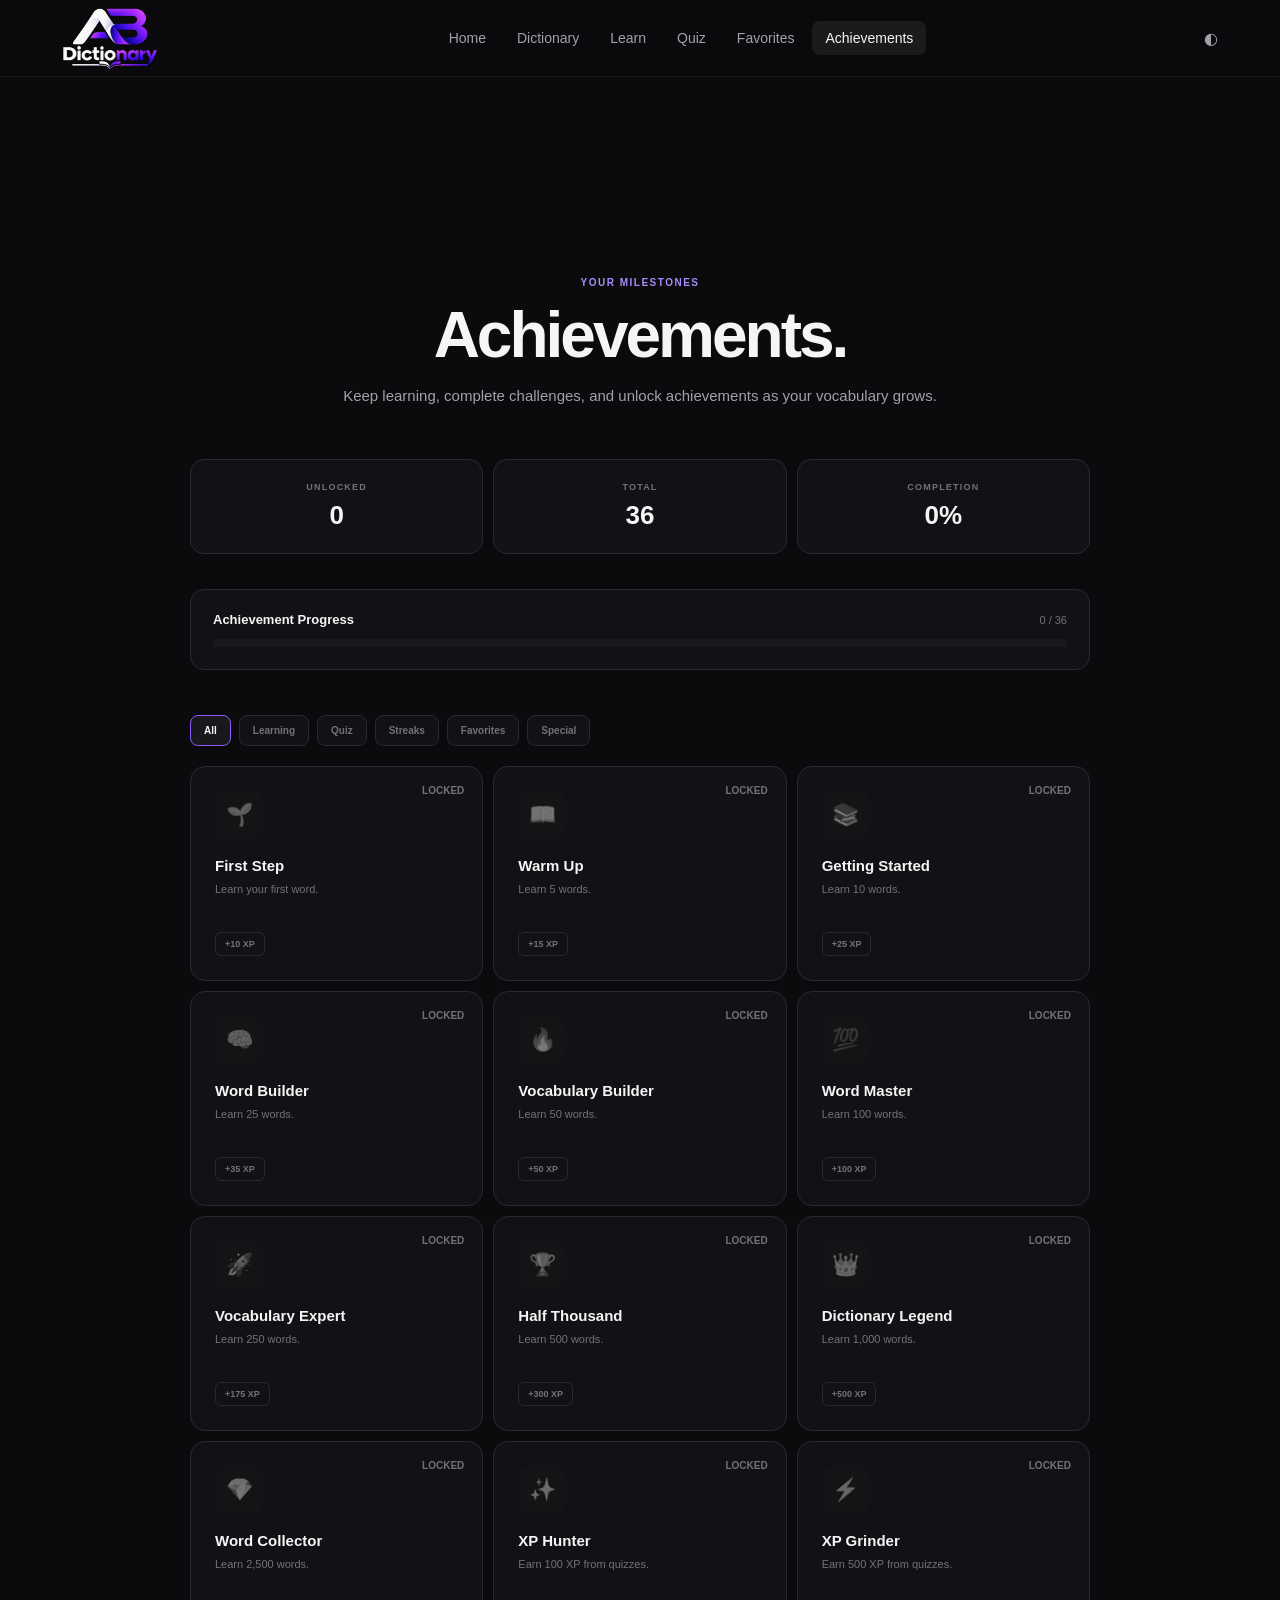
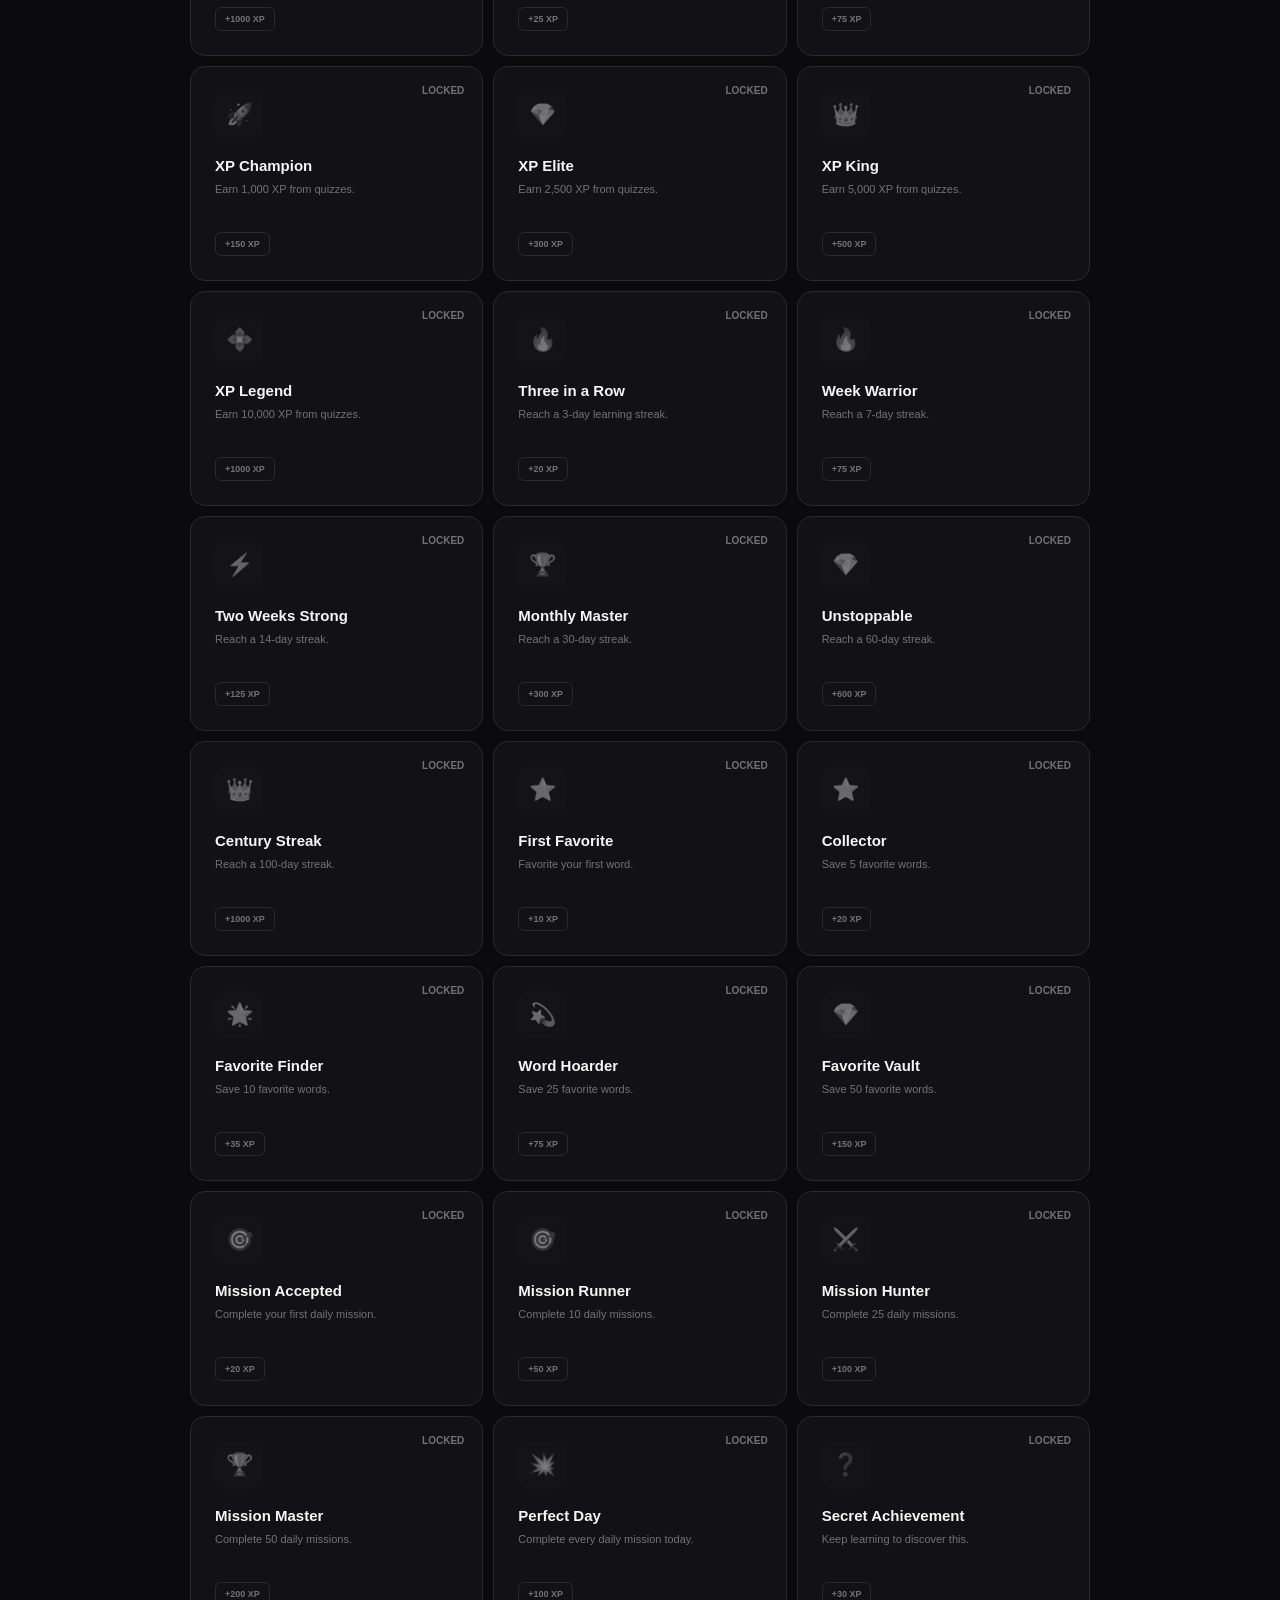
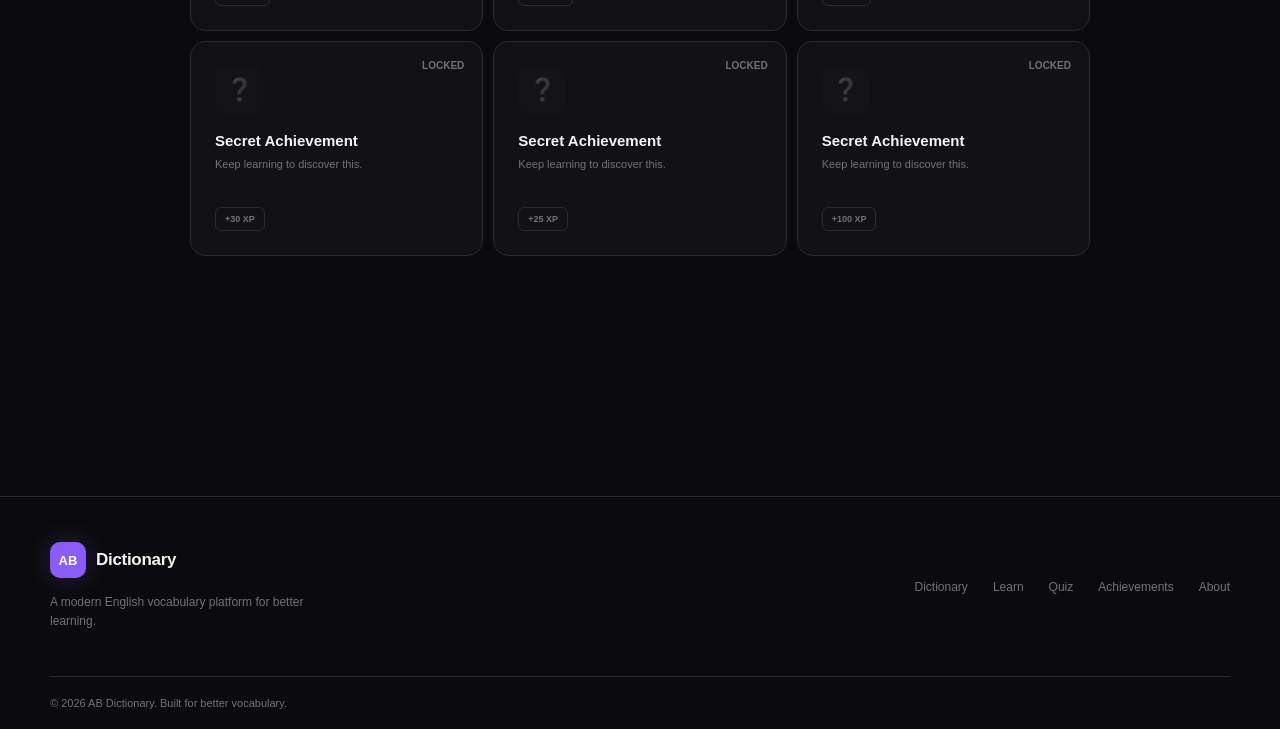
==== commit 9a558118: "added logo" ====
--- a/achievements.html
+++ b/achievements.html
@@ -331,8 +331,7 @@
     <header class="navbar">
       <div class="nav-container">
         <a href="index.html" class="logo">
-          <span class="logo-mark">AB</span>
-          <span class="logo-text">Dictionary</span>
+          <img src="assets/logo.png" alt="AB Dictionary" />
         </a>
 
         <nav class="nav-links">
--- a/css/style.css
+++ b/css/style.css
@@ -8,98 +8,93 @@
    ========================= */
 
 * {
-    margin: 0;
-    padding: 0;
-    box-sizing: border-box;
+  margin: 0;
+  padding: 0;
+  box-sizing: border-box;
 }
 
 html {
-    scroll-behavior: smooth;
+  scroll-behavior: smooth;
 }
 
 body {
-    font-family:
-        Inter,
-        -apple-system,
-        BlinkMacSystemFont,
-        "Segoe UI",
-        sans-serif;
-
-    background: #0b0b0d;
-    color: #f5f5f5;
-    min-height: 100vh;
-    overflow-x: hidden;
-    -webkit-font-smoothing: antialiased;
-    text-rendering: optimizeLegibility;
+  font-family:
+    Inter,
+    -apple-system,
+    BlinkMacSystemFont,
+    "Segoe UI",
+    sans-serif;
+
+  background: #0b0b0d;
+  color: #f5f5f5;
+  min-height: 100vh;
+  overflow-x: hidden;
+  -webkit-font-smoothing: antialiased;
+  text-rendering: optimizeLegibility;
 }
 
 a {
-    color: inherit;
-    text-decoration: none;
+  color: inherit;
+  text-decoration: none;
 }
 
 button,
 input {
-    font: inherit;
+  font: inherit;
 }
 
 button {
-    border: none;
-    cursor: pointer;
+  border: none;
+  cursor: pointer;
 }
 
 img {
-    max-width: 100%;
-    display: block;
+  max-width: 100%;
+  display: block;
 }
 
 ::selection {
-    background: rgba(139, 92, 246, 0.35);
-    color: #fff;
-}
-
+  background: rgba(139, 92, 246, 0.35);
+  color: #fff;
+}
 
 /* =========================
    VARIABLES
    ========================= */
 
 :root {
-    --background: #0b0b0d;
-
-    --surface: #121216;
-    --surface-2: #18181d;
-    --surface-3: #202026;
-
-    --border: #29292f;
-    --border-light: #3a3a43;
-
-    --text: #f5f5f5;
-    --text-secondary: #a1a1aa;
-    --text-muted: #71717a;
-
-    --accent: #8b5cf6;
-    --accent-light: #a78bfa;
-    --accent-dark: #6d28d9;
-
-    --success: #22c55e;
-    --danger: #f87171;
-
-    --radius-small: 10px;
-    --radius-medium: 16px;
-    --radius-large: 24px;
-
-    --container: 1180px;
-
-    --shadow-small:
-        0 8px 25px rgba(0, 0, 0, 0.18);
-
-    --shadow-medium:
-        0 15px 45px rgba(0, 0, 0, 0.25);
-
-    --shadow-large:
-        0 25px 80px rgba(0, 0, 0, 0.4);
-}
-
+  --background: #0b0b0d;
+
+  --surface: #121216;
+  --surface-2: #18181d;
+  --surface-3: #202026;
+
+  --border: #29292f;
+  --border-light: #3a3a43;
+
+  --text: #f5f5f5;
+  --text-secondary: #a1a1aa;
+  --text-muted: #71717a;
+
+  --accent: #8b5cf6;
+  --accent-light: #a78bfa;
+  --accent-dark: #6d28d9;
+
+  --success: #22c55e;
+  --danger: #f87171;
+
+  --radius-small: 10px;
+  --radius-medium: 16px;
+  --radius-large: 24px;
+
+  --container: 1180px;
+
+  --shadow-small: 0 8px 25px rgba(0, 0, 0, 0.18);
+
+  --shadow-medium: 0 15px 45px rgba(0, 0, 0, 0.25);
+
+  --shadow-large: 0 25px 80px rgba(0, 0, 0, 0.4);
+}
 
 /* =========================
    CONTAINERS
@@ -110,2760 +105,2486 @@
 .section,
 .footer-container,
 .footer-bottom {
-    width: min(
-        calc(100% - 40px),
-        var(--container)
-    );
-
-    margin: 0 auto;
-}
-
+  width: min(calc(100% - 40px), var(--container));
+
+  margin: 0 auto;
+}
 
 /* =========================
    NAVBAR
    ========================= */
 
 .navbar {
-    position: sticky;
-    top: 0;
-    z-index: 100;
-
-    background: rgba(11, 11, 13, 0.78);
-
-    -webkit-backdrop-filter: blur(18px);
-    backdrop-filter: blur(18px);
-
-    border-bottom: 1px solid rgba(255, 255, 255, 0.06);
+  position: sticky;
+  top: 0;
+  z-index: 100;
+
+  background: rgba(11, 11, 13, 0.78);
+
+  -webkit-backdrop-filter: blur(18px);
+  backdrop-filter: blur(18px);
+
+  border-bottom: 1px solid rgba(255, 255, 255, 0.06);
 }
 
 .nav-container {
-    height: 76px;
-
-    display: flex;
-    align-items: center;
-    justify-content: space-between;
-
-    gap: 20px;
-}
-
+  height: 76px;
+
+  display: flex;
+  align-items: center;
+  justify-content: space-between;
+
+  gap: 20px;
+}
 
 /* =========================
    LOGO
    ========================= */
 
 .logo {
-    display: flex;
-    align-items: center;
-    gap: 10px;
-
-    flex-shrink: 0;
-
-    font-weight: 700;
+  display: flex;
+  align-items: center;
+  gap: 10px;
+
+  flex-shrink: 0;
+
+  font-weight: 700;
 }
 
 .logo-mark {
-    width: 36px;
-    height: 36px;
-
-    display: grid;
-    place-items: center;
-
-    border-radius: 10px;
-
-    background: var(--accent);
-    color: #fff;
-
-    font-size: 13px;
-    font-weight: 800;
-
-    box-shadow:
-        0 0 25px rgba(139, 92, 246, 0.25);
+  width: 36px;
+  height: 36px;
+
+  display: grid;
+  place-items: center;
+
+  border-radius: 10px;
+
+  background: var(--accent);
+  color: #fff;
+
+  font-size: 13px;
+  font-weight: 800;
+
+  box-shadow: 0 0 25px rgba(139, 92, 246, 0.25);
 }
 
 .logo-text {
-    font-size: 17px;
-    letter-spacing: -0.3px;
-}
-
+  font-size: 17px;
+  letter-spacing: -0.3px;
+}
 
 /* =========================
    NAV LINKS
    ========================= */
 
 .nav-links {
-    display: flex;
-    align-items: center;
-    gap: 5px;
+  display: flex;
+  align-items: center;
+  gap: 5px;
 }
 
 .nav-link {
-    color: var(--text-secondary);
-
-    font-size: 14px;
-
-    padding: 9px 13px;
-
-    border-radius: 8px;
-
-    transition:
-        color 0.2s ease,
-        background 0.2s ease;
+  color: var(--text-secondary);
+
+  font-size: 14px;
+
+  padding: 9px 13px;
+
+  border-radius: 8px;
+
+  transition:
+    color 0.2s ease,
+    background 0.2s ease;
 }
 
 .nav-link:hover {
-    color: var(--text);
-    background: rgba(255, 255, 255, 0.05);
+  color: var(--text);
+  background: rgba(255, 255, 255, 0.05);
 }
 
 .nav-link.active {
-    color: var(--text);
-    background: rgba(255, 255, 255, 0.07);
-}
-
+  color: var(--text);
+  background: rgba(255, 255, 255, 0.07);
+}
 
 /* =========================
    NAV ACTIONS
    ========================= */
 
 .nav-actions {
-    display: flex;
-    align-items: center;
-    gap: 8px;
-
-    flex-shrink: 0;
+  display: flex;
+  align-items: center;
+  gap: 8px;
+
+  flex-shrink: 0;
 }
 
 .icon-button,
 .menu-button {
-    width: 38px;
-    height: 38px;
-
-    display: grid;
-    place-items: center;
-
-    border-radius: 10px;
-
-    background: transparent;
-    color: var(--text-secondary);
-
-    border: 1px solid transparent;
-
-    transition:
-        color 0.2s ease,
-        background 0.2s ease,
-        border-color 0.2s ease,
-        transform 0.2s ease;
+  width: 38px;
+  height: 38px;
+
+  display: grid;
+  place-items: center;
+
+  border-radius: 10px;
+
+  background: transparent;
+  color: var(--text-secondary);
+
+  border: 1px solid transparent;
+
+  transition:
+    color 0.2s ease,
+    background 0.2s ease,
+    border-color 0.2s ease,
+    transform 0.2s ease;
 }
 
 .icon-button:hover,
 .menu-button:hover {
-    color: var(--text);
-
-    background: var(--surface-2);
-    border-color: var(--border);
-
-    transform: translateY(-1px);
+  color: var(--text);
+
+  background: var(--surface-2);
+  border-color: var(--border);
+
+  transform: translateY(-1px);
 }
 
 .menu-button {
-    display: none;
-}
-
+  display: none;
+}
 
 /* =========================
    MOBILE MENU
    ========================= */
 
 .mobile-menu {
-    display: none;
-
-    position: fixed;
-
-    top: 76px;
-    left: 0;
-    right: 0;
-
-    z-index: 90;
-
-    padding: 15px 20px;
-
-    background: rgba(18, 18, 22, 0.97);
-
-    -webkit-backdrop-filter: blur(20px);
-    backdrop-filter: blur(20px);
-
-    border-bottom: 1px solid var(--border);
+  display: none;
+
+  position: fixed;
+
+  top: 76px;
+  left: 0;
+  right: 0;
+
+  z-index: 90;
+
+  padding: 15px 20px;
+
+  background: rgba(18, 18, 22, 0.97);
+
+  -webkit-backdrop-filter: blur(20px);
+  backdrop-filter: blur(20px);
+
+  border-bottom: 1px solid var(--border);
 }
 
 .mobile-menu.open {
-    display: flex;
-    flex-direction: column;
-    gap: 5px;
-
-    animation: menuIn 0.25s ease;
+  display: flex;
+  flex-direction: column;
+  gap: 5px;
+
+  animation: menuIn 0.25s ease;
 }
 
 .mobile-menu a {
-    padding: 13px;
-
-    border-radius: 10px;
-
-    color: var(--text-secondary);
-
-    transition:
-        color 0.2s ease,
-        background 0.2s ease;
+  padding: 13px;
+
+  border-radius: 10px;
+
+  color: var(--text-secondary);
+
+  transition:
+    color 0.2s ease,
+    background 0.2s ease;
 }
 
 .mobile-menu a:hover {
-    background: var(--surface-3);
-    color: var(--text);
-}
-
+  background: var(--surface-3);
+  color: var(--text);
+}
 
 /* =========================
    HERO
    ========================= */
 
 .hero {
-    position: relative;
-
-    min-height: 650px;
-
-    display: flex;
-    align-items: center;
-    justify-content: center;
-
-    overflow: hidden;
-
-    border-bottom:
-        1px solid rgba(255, 255, 255, 0.05);
+  position: relative;
+
+  min-height: 650px;
+
+  display: flex;
+  align-items: center;
+  justify-content: center;
+
+  overflow: hidden;
+
+  border-bottom: 1px solid rgba(255, 255, 255, 0.05);
 }
 
 .hero::after {
-    content: "";
-
-    position: absolute;
-
-    left: 0;
-    right: 0;
-    bottom: 0;
-
-    height: 1px;
-
-    background:
-        linear-gradient(
-            90deg,
-            transparent,
-            rgba(139, 92, 246, 0.35),
-            transparent
-        );
-
-    opacity: 0.4;
+  content: "";
+
+  position: absolute;
+
+  left: 0;
+  right: 0;
+  bottom: 0;
+
+  height: 1px;
+
+  background: linear-gradient(
+    90deg,
+    transparent,
+    rgba(139, 92, 246, 0.35),
+    transparent
+  );
+
+  opacity: 0.4;
 }
 
 .hero-glow {
-    position: absolute;
-
-    width: 600px;
-    height: 600px;
-
-    background:
-        radial-gradient(
-            circle,
-            rgba(139, 92, 246, 0.16),
-            transparent 68%
-        );
-
-    filter: blur(30px);
-
-    pointer-events: none;
+  position: absolute;
+
+  width: 600px;
+  height: 600px;
+
+  background: radial-gradient(
+    circle,
+    rgba(139, 92, 246, 0.16),
+    transparent 68%
+  );
+
+  filter: blur(30px);
+
+  pointer-events: none;
 }
 
 .hero-content {
-    position: relative;
-    z-index: 2;
-
-    width: min(
-        900px,
-        calc(100% - 40px)
-    );
-
-    text-align: center;
-
-    animation:
-        heroIn 0.8s ease both;
+  position: relative;
+  z-index: 2;
+
+  width: min(900px, calc(100% - 40px));
+
+  text-align: center;
+
+  animation: heroIn 0.8s ease both;
 }
 
 .hero-badge {
-    display: inline-flex;
-    align-items: center;
-    gap: 8px;
-
-    padding: 7px 12px;
-    margin-bottom: 25px;
-
-    border:
-        1px solid var(--border);
-
-    border-radius: 999px;
-
-    background:
-        rgba(255, 255, 255, 0.03);
-
-    color: var(--text-secondary);
-
-    font-size: 12px;
+  display: inline-flex;
+  align-items: center;
+  gap: 8px;
+
+  padding: 7px 12px;
+  margin-bottom: 25px;
+
+  border: 1px solid var(--border);
+
+  border-radius: 999px;
+
+  background: rgba(255, 255, 255, 0.03);
+
+  color: var(--text-secondary);
+
+  font-size: 12px;
 }
 
 .status-dot {
-    width: 7px;
-    height: 7px;
-
-    border-radius: 50%;
-
-    background: var(--accent-light);
-
-    box-shadow:
-        0 0 12px rgba(167, 139, 250, 0.7);
+  width: 7px;
+  height: 7px;
+
+  border-radius: 50%;
+
+  background: var(--accent-light);
+
+  box-shadow: 0 0 12px rgba(167, 139, 250, 0.7);
 }
 
 .hero h1 {
-    max-width: 900px;
-
-    margin: 0 auto;
-
-    font-size:
-        clamp(48px, 7vw, 82px);
-
-    line-height: 0.98;
-
-    letter-spacing: -4px;
-
-    font-weight: 750;
+  max-width: 900px;
+
+  margin: 0 auto;
+
+  font-size: clamp(48px, 7vw, 82px);
+
+  line-height: 0.98;
+
+  letter-spacing: -4px;
+
+  font-weight: 750;
 }
 
 .hero h1 span {
-    display: block;
-    color: var(--text-secondary);
+  display: block;
+  color: var(--text-secondary);
 }
 
 .hero-description {
-    max-width: 600px;
-
-    margin: 28px auto 35px;
-
-    color: var(--text-secondary);
-
-    font-size: 17px;
-    line-height: 1.7;
-}
-
+  max-width: 600px;
+
+  margin: 28px auto 35px;
+
+  color: var(--text-secondary);
+
+  font-size: 17px;
+  line-height: 1.7;
+}
 
 /* =========================
    SEARCH
    ========================= */
 
 .hero-search {
-    width: min(700px, 100%);
-
-    margin: auto;
-
-    padding: 6px;
-
-    display: flex;
-    align-items: center;
-
-    background: var(--surface);
-
-    border:
-        1px solid var(--border);
-
-    border-radius: 15px;
-
-    transition:
-        border-color 0.25s ease,
-        box-shadow 0.25s ease,
-        transform 0.25s ease;
+  width: min(700px, 100%);
+
+  margin: auto;
+
+  padding: 6px;
+
+  display: flex;
+  align-items: center;
+
+  background: var(--surface);
+
+  border: 1px solid var(--border);
+
+  border-radius: 15px;
+
+  transition:
+    border-color 0.25s ease,
+    box-shadow 0.25s ease,
+    transform 0.25s ease;
 }
 
 .hero-search:focus-within {
-    border-color:
-        rgba(139, 92, 246, 0.6);
-
-    box-shadow:
-        0 0 0 4px
-        rgba(139, 92, 246, 0.08),
-
-        0 15px 50px
-        rgba(0, 0, 0, 0.25);
+  border-color: rgba(139, 92, 246, 0.6);
+
+  box-shadow:
+    0 0 0 4px rgba(139, 92, 246, 0.08),
+    0 15px 50px rgba(0, 0, 0, 0.25);
 }
 
 .search-icon {
-    padding-left: 14px;
-
-    color: var(--text-muted);
-
-    font-size: 25px;
+  padding-left: 14px;
+
+  color: var(--text-muted);
+
+  font-size: 25px;
 }
 
 .hero-search input {
-    flex: 1;
-
-    min-width: 0;
-
-    padding: 14px 12px;
-
-    background: transparent;
-
-    border: none;
-    outline: none;
-
-    color: var(--text);
-
-    font-size: 15px;
+  flex: 1;
+
+  min-width: 0;
+
+  padding: 14px 12px;
+
+  background: transparent;
+
+  border: none;
+  outline: none;
+
+  color: var(--text);
+
+  font-size: 15px;
 }
 
 .hero-search input::placeholder {
-    color: var(--text-muted);
+  color: var(--text-muted);
 }
 
 .hero-search button {
-    padding: 12px 20px;
-
-    border-radius: 10px;
-
-    background: var(--accent);
-
-    color: #fff;
-
-    font-weight: 600;
-
-    transition:
-        background 0.2s ease,
-        transform 0.2s ease,
-        box-shadow 0.2s ease;
+  padding: 12px 20px;
+
+  border-radius: 10px;
+
+  background: var(--accent);
+
+  color: #fff;
+
+  font-weight: 600;
+
+  transition:
+    background 0.2s ease,
+    transform 0.2s ease,
+    box-shadow 0.2s ease;
 }
 
 .hero-search button:hover {
-    background: var(--accent-light);
-
-    transform: translateY(-1px);
-
-    box-shadow:
-        0 8px 20px
-        rgba(139, 92, 246, 0.2);
+  background: var(--accent-light);
+
+  transform: translateY(-1px);
+
+  box-shadow: 0 8px 20px rgba(139, 92, 246, 0.2);
 }
 
 .loading-message {
-    color: var(--text-muted);
+  color: var(--text-muted);
 }
 
 .search-hint {
-    margin-top: 15px;
-
-    color: var(--text-muted);
-
-    font-size: 12px;
+  margin-top: 15px;
+
+  color: var(--text-muted);
+
+  font-size: 12px;
 }
 
 .example-word {
-    color: var(--text-secondary);
-
-    background: transparent;
-
-    text-decoration: underline;
-    text-decoration-color:
-        var(--border-light);
-
-    text-underline-offset: 3px;
-
-    margin: 0 2px;
-
-    transition: color 0.2s ease;
+  color: var(--text-secondary);
+
+  background: transparent;
+
+  text-decoration: underline;
+  text-decoration-color: var(--border-light);
+
+  text-underline-offset: 3px;
+
+  margin: 0 2px;
+
+  transition: color 0.2s ease;
 }
 
 .example-word:hover {
-    color: var(--accent-light);
-}
-
+  color: var(--accent-light);
+}
 
 /* =========================
    STATS
    ========================= */
 
 .stats-section {
-    border-bottom:
-        1px solid rgba(255, 255, 255, 0.05);
+  border-bottom: 1px solid rgba(255, 255, 255, 0.05);
 }
 
 .stats-container {
-    display: grid;
-
-    grid-template-columns:
-        repeat(4, 1fr);
-
-    padding: 30px 0;
+  display: grid;
+
+  grid-template-columns: repeat(4, 1fr);
+
+  padding: 30px 0;
 }
 
 .stat-card {
-    padding: 15px 25px;
-
-    border-right:
-        1px solid var(--border);
+  padding: 15px 25px;
+
+  border-right: 1px solid var(--border);
 }
 
 .stat-card:last-child {
-    border-right: none;
+  border-right: none;
 }
 
 .stat-number {
-    display: block;
-
-    font-size: 24px;
-
-    font-weight: 700;
-
-    letter-spacing: -0.7px;
+  display: block;
+
+  font-size: 24px;
+
+  font-weight: 700;
+
+  letter-spacing: -0.7px;
 }
 
 .stat-label {
-    display: block;
-
-    margin-top: 5px;
-
-    color: var(--text-muted);
-
-    font-size: 12px;
-}
-
+  display: block;
+
+  margin-top: 5px;
+
+  color: var(--text-muted);
+
+  font-size: 12px;
+}
 
 /* =========================
    SECTIONS
    ========================= */
 
 .section {
-    padding-top: 110px;
-    padding-bottom: 20px;
+  padding-top: 110px;
+  padding-bottom: 20px;
 }
 
 .section-heading {
-    display: flex;
-    align-items: flex-end;
-    justify-content: space-between;
-
-    gap: 30px;
-
-    margin-bottom: 30px;
+  display: flex;
+  align-items: flex-end;
+  justify-content: space-between;
+
+  gap: 30px;
+
+  margin-bottom: 30px;
 }
 
 .section-label {
-    display: block;
-
-    margin-bottom: 9px;
-
-    color: var(--accent-light);
-
-    font-size: 10px;
-    font-weight: 800;
-
-    letter-spacing: 1.5px;
-
-    text-transform: uppercase;
+  display: block;
+
+  margin-bottom: 9px;
+
+  color: var(--accent-light);
+
+  font-size: 10px;
+  font-weight: 800;
+
+  letter-spacing: 1.5px;
+
+  text-transform: uppercase;
 }
 
 .section-heading h2 {
-    font-size:
-        clamp(28px, 4vw, 40px);
-
-    letter-spacing: -1.5px;
+  font-size: clamp(28px, 4vw, 40px);
+
+  letter-spacing: -1.5px;
 }
 
 .text-link {
-    color: var(--text-secondary);
-
-    font-size: 13px;
-
-    transition: color 0.2s ease;
+  color: var(--text-secondary);
+
+  font-size: 13px;
+
+  transition: color 0.2s ease;
 }
 
 .text-link:hover {
-    color: var(--accent-light);
-}
-
+  color: var(--accent-light);
+}
 
 /* =========================
    FEATURED WORD CARD
    ========================= */
 
 .word-card {
-    display: grid;
-
-    grid-template-columns:
-        1.6fr 0.8fr;
-
-    background:
-        linear-gradient(
-            135deg,
-            rgba(255, 255, 255, 0.04),
-            rgba(255, 255, 255, 0.015)
-        );
-
-    border:
-        1px solid var(--border);
-
-    border-radius:
-        var(--radius-large);
-
-    overflow: hidden;
-
-    transition:
-        transform 0.3s ease,
-        border-color 0.3s ease,
-        box-shadow 0.3s ease;
+  display: grid;
+
+  grid-template-columns: 1.6fr 0.8fr;
+
+  background: linear-gradient(
+    135deg,
+    rgba(255, 255, 255, 0.04),
+    rgba(255, 255, 255, 0.015)
+  );
+
+  border: 1px solid var(--border);
+
+  border-radius: var(--radius-large);
+
+  overflow: hidden;
+
+  transition:
+    transform 0.3s ease,
+    border-color 0.3s ease,
+    box-shadow 0.3s ease;
 }
 
 .word-card:hover {
-    transform: translateY(-4px);
-
-    border-color:
-        var(--border-light);
-
-    box-shadow:
-        var(--shadow-medium);
+  transform: translateY(-4px);
+
+  border-color: var(--border-light);
+
+  box-shadow: var(--shadow-medium);
 }
 
 .word-card-main {
-    padding: 38px;
+  padding: 38px;
 }
 
 .word-top {
-    display: flex;
-
-    justify-content: space-between;
-
-    gap: 20px;
+  display: flex;
+
+  justify-content: space-between;
+
+  gap: 20px;
 }
 
 .word-difficulty {
-    display: inline-block;
-
-    color: var(--accent-light);
-
-    font-size: 10px;
-    font-weight: 800;
-
-    letter-spacing: 1.5px;
-
-    margin-bottom: 10px;
+  display: inline-block;
+
+  color: var(--accent-light);
+
+  font-size: 10px;
+  font-weight: 800;
+
+  letter-spacing: 1.5px;
+
+  margin-bottom: 10px;
 }
 
 .word-top h3 {
-    font-size: 42px;
-
-    letter-spacing: -2px;
+  font-size: 42px;
+
+  letter-spacing: -2px;
 }
 
 .pronunciation {
-    display: block;
-
-    margin-top: 5px;
-
-    color: var(--text-muted);
-
-    font-size: 13px;
+  display: block;
+
+  margin-top: 5px;
+
+  color: var(--text-muted);
+
+  font-size: 13px;
 }
 
 .favorite-button {
-    width: 42px;
-    height: 42px;
-
-    flex-shrink: 0;
-
-    border-radius: 12px;
-
-    background: var(--surface-2);
-
-    border:
-        1px solid var(--border);
-
-    color: var(--text-secondary);
-
-    font-size: 23px;
-
-    transition:
-        color 0.2s ease,
-        background 0.2s ease,
-        border-color 0.2s ease,
-        transform 0.2s ease;
+  width: 42px;
+  height: 42px;
+
+  flex-shrink: 0;
+
+  border-radius: 12px;
+
+  background: var(--surface-2);
+
+  border: 1px solid var(--border);
+
+  color: var(--text-secondary);
+
+  font-size: 23px;
+
+  transition:
+    color 0.2s ease,
+    background 0.2s ease,
+    border-color 0.2s ease,
+    transform 0.2s ease;
 }
 
 .favorite-button:hover {
-    color: var(--accent-light);
-
-    border-color:
-        var(--accent);
-
-    transform: scale(1.04);
+  color: var(--accent-light);
+
+  border-color: var(--accent);
+
+  transform: scale(1.04);
 }
 
 .word-meaning,
 .word-bangla,
 .word-example {
-    margin-top: 32px;
+  margin-top: 32px;
 }
 
 .meaning-label,
 .side-title {
-    display: block;
-
-    margin-bottom: 8px;
-
-    color: var(--text-muted);
-
-    font-size: 9px;
-    font-weight: 800;
-
-    letter-spacing: 1.4px;
-
-    text-transform: uppercase;
+  display: block;
+
+  margin-bottom: 8px;
+
+  color: var(--text-muted);
+
+  font-size: 9px;
+  font-weight: 800;
+
+  letter-spacing: 1.4px;
+
+  text-transform: uppercase;
 }
 
 .word-meaning p,
 .word-bangla p,
 .word-example p {
-    color: var(--text-secondary);
-
-    line-height: 1.65;
-
-    font-size: 14px;
+  color: var(--text-secondary);
+
+  line-height: 1.65;
+
+  font-size: 14px;
 }
 
 .word-bangla p {
-    color: var(--text);
-}
-
+  color: var(--text);
+}
 
 /* =========================
    WORD CARD SIDE
    ========================= */
 
 .word-card-side {
-    display: flex;
-
-    flex-direction: column;
-
-    padding: 38px;
-
-    background:
-        rgba(0, 0, 0, 0.15);
-
-    border-left:
-        1px solid var(--border);
+  display: flex;
+
+  flex-direction: column;
+
+  padding: 38px;
+
+  background: rgba(0, 0, 0, 0.15);
+
+  border-left: 1px solid var(--border);
 }
 
 .tag-list {
-    display: flex;
-
-    flex-wrap: wrap;
-
-    gap: 7px;
-
-    margin-bottom: 30px;
+  display: flex;
+
+  flex-wrap: wrap;
+
+  gap: 7px;
+
+  margin-bottom: 30px;
 }
 
 .tag {
-    padding: 7px 10px;
-
-    border-radius: 7px;
-
-    background: var(--surface-3);
-
-    border:
-        1px solid var(--border);
-
-    color: var(--text-secondary);
-
-    font-size: 11px;
+  padding: 7px 10px;
+
+  border-radius: 7px;
+
+  background: var(--surface-3);
+
+  border: 1px solid var(--border);
+
+  color: var(--text-secondary);
+
+  font-size: 11px;
 }
 
 .learn-button {
-    display: flex;
-
-    align-items: center;
-    justify-content: space-between;
-
-    margin-top: auto;
-
-    padding: 13px 15px;
-
-    border-radius: 10px;
-
-    background: var(--surface-3);
-
-    border:
-        1px solid var(--border);
-
-    color: var(--text);
-
-    font-size: 13px;
-
-    transition:
-        background 0.2s ease,
-        border-color 0.2s ease,
-        transform 0.2s ease;
+  display: flex;
+
+  align-items: center;
+  justify-content: space-between;
+
+  margin-top: auto;
+
+  padding: 13px 15px;
+
+  border-radius: 10px;
+
+  background: var(--surface-3);
+
+  border: 1px solid var(--border);
+
+  color: var(--text);
+
+  font-size: 13px;
+
+  transition:
+    background 0.2s ease,
+    border-color 0.2s ease,
+    transform 0.2s ease;
 }
 
 .learn-button:hover {
-    background: var(--accent);
-
-    border-color:
-        var(--accent);
-
-    transform: translateY(-1px);
-}
-
+  background: var(--accent);
+
+  border-color: var(--accent);
+
+  transform: translateY(-1px);
+}
 
 /* =========================
    DICTIONARY WORD LIST
    ========================= */
 
 .dictionary-word {
-    position: relative;
-
-    padding: 24px 26px;
-
-    margin-bottom: 12px;
-
-    background:
-        linear-gradient(
-            145deg,
-            rgba(255, 255, 255, 0.035),
-            rgba(255, 255, 255, 0.015)
-        );
-
-    border:
-        1px solid rgba(255, 255, 255, 0.08);
-
-    border-radius: 16px;
-
-    cursor: pointer;
-
-    transition:
-        transform 0.25s ease,
-        border-color 0.25s ease,
-        background 0.25s ease,
-        box-shadow 0.25s ease;
-
-    overflow: hidden;
+  position: relative;
+
+  padding: 24px 26px;
+
+  margin-bottom: 12px;
+
+  background: linear-gradient(
+    145deg,
+    rgba(255, 255, 255, 0.035),
+    rgba(255, 255, 255, 0.015)
+  );
+
+  border: 1px solid rgba(255, 255, 255, 0.08);
+
+  border-radius: 16px;
+
+  cursor: pointer;
+
+  transition:
+    transform 0.25s ease,
+    border-color 0.25s ease,
+    background 0.25s ease,
+    box-shadow 0.25s ease;
+
+  overflow: hidden;
 }
 
 .dictionary-word::before {
-    content: "";
-
-    position: absolute;
-
-    left: 0;
-    top: 0;
-    bottom: 0;
-
-    width: 3px;
-
-    background:
-        linear-gradient(
-            180deg,
-            #8b5cf6,
-            #6366f1
-        );
-
+  content: "";
+
+  position: absolute;
+
+  left: 0;
+  top: 0;
+  bottom: 0;
+
+  width: 3px;
+
+  background: linear-gradient(180deg, #8b5cf6, #6366f1);
+
+  opacity: 0;
+
+  transition: opacity 0.25s ease;
+}
+
+.dictionary-word:hover {
+  transform: translateY(-3px);
+
+  border-color: rgba(139, 92, 246, 0.35);
+
+  background: linear-gradient(
+    145deg,
+    rgba(139, 92, 246, 0.07),
+    rgba(255, 255, 255, 0.025)
+  );
+
+  box-shadow: 0 15px 40px rgba(0, 0, 0, 0.2);
+}
+
+.dictionary-word:hover::before {
+  opacity: 1;
+}
+
+.dictionary-word:focus-visible {
+  outline: 2px solid var(--accent);
+
+  outline-offset: 3px;
+}
+
+/* =========================
+   WORD HEADER
+   ========================= */
+
+.dictionary-word-top {
+  display: flex;
+
+  align-items: flex-start;
+
+  justify-content: space-between;
+
+  gap: 20px;
+}
+
+.dictionary-word-top h2 {
+  margin: 0;
+
+  color: var(--text);
+
+  font-size: 25px;
+  font-weight: 750;
+
+  letter-spacing: -0.5px;
+}
+
+.dictionary-word .part {
+  display: inline-block;
+
+  margin-top: 6px;
+
+  color: var(--text-secondary);
+
+  font-size: 11px;
+  font-weight: 600;
+
+  text-transform: uppercase;
+
+  letter-spacing: 0.8px;
+}
+
+/* =========================
+   DIFFICULTY BADGE
+   ========================= */
+
+.dictionary-word .difficulty {
+  flex-shrink: 0;
+
+  padding: 6px 9px;
+
+  border-radius: 7px;
+
+  background: rgba(139, 92, 246, 0.1);
+
+  border: 1px solid rgba(139, 92, 246, 0.18);
+
+  color: #b9a1ff;
+
+  font-size: 9px;
+
+  font-weight: 800;
+
+  letter-spacing: 0.8px;
+
+  text-transform: uppercase;
+}
+
+/* =========================
+   WORD MEANING
+   ========================= */
+
+.dictionary-word .meaning {
+  margin: 17px 0 7px;
+
+  color: #d4d4d8;
+
+  font-size: 14px;
+
+  line-height: 1.65;
+}
+
+.dictionary-word .bangla {
+  margin: 0;
+
+  color: var(--text-secondary);
+
+  font-size: 14px;
+
+  line-height: 1.6;
+}
+
+/* =========================
+   WORD ARROW
+   ========================= */
+
+.dictionary-word .arrow {
+  margin-top: 18px;
+
+  color: var(--accent);
+
+  font-size: 11px;
+
+  font-weight: 700;
+
+  opacity: 0.65;
+
+  transition:
+    transform 0.25s ease,
+    opacity 0.25s ease;
+}
+
+.dictionary-word:hover .arrow {
+  transform: translateX(5px);
+
+  opacity: 1;
+}
+
+/* =========================
+   EMPTY STATE
+   ========================= */
+
+.empty-state {
+  padding: 80px 25px;
+
+  text-align: center;
+
+  border: 1px dashed rgba(255, 255, 255, 0.1);
+
+  border-radius: 16px;
+
+  background: rgba(255, 255, 255, 0.015);
+}
+
+.empty-state h3 {
+  margin: 0 0 8px;
+
+  color: #f4f4f5;
+
+  font-size: 20px;
+}
+
+.empty-state p {
+  margin: 0;
+
+  color: var(--text-muted);
+
+  font-size: 13px;
+}
+
+/* =========================
+   PAGINATION
+   ========================= */
+
+#pagination {
+  display: flex;
+
+  justify-content: center;
+  align-items: center;
+
+  flex-wrap: wrap;
+
+  gap: 7px;
+
+  margin: 35px 0 60px;
+}
+
+#pagination button {
+  min-width: 38px;
+  height: 38px;
+
+  padding: 0 10px;
+
+  border: 1px solid rgba(255, 255, 255, 0.08);
+
+  border-radius: 9px;
+
+  background: rgba(255, 255, 255, 0.025);
+
+  color: var(--text-secondary);
+
+  font-size: 12px;
+
+  transition:
+    background 0.2s ease,
+    border-color 0.2s ease,
+    color 0.2s ease,
+    transform 0.2s ease;
+}
+
+#pagination button:hover:not(:disabled) {
+  background: rgba(139, 92, 246, 0.12);
+
+  border-color: rgba(139, 92, 246, 0.3);
+
+  color: #c4b5fd;
+
+  transform: translateY(-1px);
+}
+
+#pagination button.active {
+  background: var(--accent);
+
+  border-color: var(--accent);
+
+  color: #fff;
+
+  box-shadow: 0 6px 20px rgba(139, 92, 246, 0.25);
+}
+
+#pagination button:disabled {
+  opacity: 0.3;
+
+  cursor: not-allowed;
+}
+
+/* =========================
+   RANDOM WORD
+   ========================= */
+
+.random-word-button {
+  display: inline-flex;
+
+  align-items: center;
+  justify-content: center;
+
+  gap: 8px;
+
+  padding: 12px 18px;
+
+  margin-top: 16px;
+
+  border: 1px solid rgba(255, 255, 255, 0.1);
+
+  border-radius: 12px;
+
+  background: rgba(255, 255, 255, 0.05);
+
+  color: var(--text);
+
+  font-size: 14px;
+  font-weight: 700;
+
+  transition:
+    transform 0.2s ease,
+    background 0.2s ease,
+    border-color 0.2s ease;
+}
+
+.random-word-button:hover {
+  transform: translateY(-2px);
+
+  background: rgba(255, 255, 255, 0.09);
+
+  border-color: rgba(255, 255, 255, 0.2);
+}
+
+.random-word-button:active {
+  transform: translateY(0);
+}
+
+/* =========================
+   RECENTLY VIEWED
+   ========================= */
+
+.recent-section {
+  margin: 30px 0 35px;
+
+  padding: 24px;
+
+  border: 1px solid rgba(255, 255, 255, 0.08);
+
+  border-radius: 20px;
+
+  background: rgba(255, 255, 255, 0.035);
+
+  -webkit-backdrop-filter: blur(12px);
+
+  backdrop-filter: blur(12px);
+}
+
+.recent-header {
+  display: flex;
+
+  align-items: flex-end;
+
+  justify-content: space-between;
+
+  gap: 20px;
+
+  margin-bottom: 20px;
+}
+
+.recent-header h2 {
+  margin: 0;
+
+  font-size: 24px;
+
+  letter-spacing: -0.5px;
+}
+
+.recent-header p {
+  margin: 5px 0 0;
+
+  color: #888;
+
+  font-size: 13px;
+}
+
+.clear-recent-button {
+  border: 0;
+
+  background: transparent;
+
+  color: #888;
+
+  font-size: 12px;
+  font-weight: 700;
+
+  cursor: pointer;
+
+  transition: color 0.2s ease;
+}
+
+.clear-recent-button:hover {
+  color: #fff;
+}
+
+.recent-list {
+  display: grid;
+
+  grid-template-columns: repeat(auto-fit, minmax(180px, 1fr));
+
+  gap: 12px;
+}
+
+.recent-word-card {
+  display: flex;
+
+  flex-direction: column;
+
+  align-items: flex-start;
+
+  min-width: 0;
+
+  padding: 16px;
+
+  border: 1px solid rgba(255, 255, 255, 0.07);
+
+  border-radius: 14px;
+
+  background: rgba(255, 255, 255, 0.035);
+
+  color: #fff;
+
+  text-align: left;
+
+  cursor: pointer;
+
+  transition:
+    transform 0.2s ease,
+    border-color 0.2s ease,
+    background 0.2s ease;
+}
+
+.recent-word-card:hover {
+  transform: translateY(-3px);
+
+  border-color: rgba(139, 92, 246, 0.4);
+
+  background: rgba(255, 255, 255, 0.06);
+}
+
+.recent-word {
+  overflow: hidden;
+
+  width: 100%;
+
+  font-size: 18px;
+  font-weight: 800;
+
+  text-overflow: ellipsis;
+
+  white-space: nowrap;
+}
+
+.recent-part {
+  margin-top: 5px;
+
+  color: var(--accent);
+
+  font-size: 11px;
+  font-weight: 700;
+}
+
+.recent-bangla {
+  overflow: hidden;
+
+  width: 100%;
+
+  margin-top: 10px;
+
+  color: #999;
+
+  font-size: 12px;
+
+  text-overflow: ellipsis;
+
+  white-space: nowrap;
+}
+
+/* =========================
+   XP LEVEL UP
+   ========================= */
+
+.xp-level-up {
+  position: fixed;
+
+  top: 25px;
+  left: 50%;
+
+  z-index: 10000;
+
+  transform: translate(-50%, -150px);
+
+  opacity: 0;
+
+  pointer-events: none;
+
+  transition:
+    transform 0.45s cubic-bezier(0.22, 1, 0.36, 1),
+    opacity 0.3s ease;
+}
+
+.xp-level-up.show {
+  transform: translate(-50%, 0);
+
+  opacity: 1;
+}
+
+.xp-level-up-inner {
+  min-width: 260px;
+
+  padding: 18px 24px;
+
+  display: flex;
+
+  flex-direction: column;
+
+  align-items: center;
+
+  gap: 5px;
+
+  text-align: center;
+
+  background: var(--surface-2);
+
+  border: 1px solid var(--border);
+
+  border-radius: 16px;
+
+  box-shadow: 0 20px 60px rgba(0, 0, 0, 0.35);
+}
+
+.xp-level-up-icon {
+  font-size: 28px;
+}
+
+.xp-level-up-inner strong {
+  font-size: 16px;
+
+  letter-spacing: 1px;
+}
+
+.xp-level-up-inner span {
+  color: var(--text-secondary);
+
+  font-size: 13px;
+}
+
+.xp-level-up-inner small {
+  color: var(--accent-light);
+
+  font-size: 11px;
+
+  font-weight: 700;
+}
+
+/* =========================
+   DAILY MISSIONS
+   ========================= */
+
+.daily-missions-section {
+  margin-top: 55px;
+}
+
+.missions-card {
+  padding: 25px;
+
+  background: linear-gradient(145deg, var(--surface-2), var(--surface));
+
+  border: 1px solid var(--border);
+
+  border-radius: 16px;
+}
+
+.missions-top {
+  display: flex;
+
+  justify-content: space-between;
+
+  align-items: center;
+
+  gap: 15px;
+
+  margin-bottom: 15px;
+}
+
+.missions-top strong {
+  display: block;
+
+  color: var(--text);
+
+  font-size: 15px;
+}
+
+.missions-top span {
+  display: block;
+
+  margin-top: 4px;
+
+  color: var(--text-muted);
+
+  font-size: 11px;
+}
+
+.missions-xp {
+  padding: 7px 11px;
+
+  border-radius: 8px;
+
+  background: rgba(139, 92, 246, 0.1);
+
+  color: var(--accent-light);
+
+  font-size: 11px;
+
+  font-weight: 800;
+}
+
+.missions-progress {
+  width: 100%;
+  height: 7px;
+
+  overflow: hidden;
+
+  border-radius: 20px;
+
+  background: var(--surface);
+
+  border: 1px solid var(--border);
+
+  margin-bottom: 18px;
+}
+
+.missions-progress-fill {
+  width: 0%;
+  height: 100%;
+
+  border-radius: inherit;
+
+  background: linear-gradient(90deg, var(--accent-dark), var(--accent-light));
+
+  transition: width 0.4s ease;
+}
+
+.daily-missions-list {
+  display: grid;
+
+  gap: 8px;
+}
+
+.mission-item {
+  display: grid;
+
+  grid-template-columns: 38px 1fr auto 28px;
+
+  align-items: center;
+
+  gap: 12px;
+
+  padding: 14px;
+
+  background: var(--surface);
+
+  border: 1px solid var(--border);
+
+  border-radius: 11px;
+
+  transition:
+    background 0.2s ease,
+    transform 0.2s ease,
+    border-color 0.2s ease;
+}
+
+.mission-item:hover {
+  background: var(--surface-2);
+
+  transform: translateY(-1px);
+
+  border-color: var(--border-light);
+}
+
+.mission-item.completed {
+  opacity: 0.7;
+}
+
+.mission-item.completed .mission-status {
+  color: var(--accent-light);
+}
+
+.mission-icon {
+  width: 38px;
+  height: 38px;
+
+  display: flex;
+
+  align-items: center;
+  justify-content: center;
+
+  border-radius: 9px;
+
+  background: rgba(139, 92, 246, 0.08);
+
+  font-size: 17px;
+}
+
+.mission-info {
+  min-width: 0;
+}
+
+.mission-info strong {
+  display: block;
+
+  color: var(--text);
+
+  font-size: 12px;
+}
+
+.mission-info span {
+  display: block;
+
+  margin-top: 4px;
+
+  color: var(--text-muted);
+
+  font-size: 10px;
+
+  overflow: hidden;
+
+  text-overflow: ellipsis;
+
+  white-space: nowrap;
+}
+
+.mission-reward {
+  color: var(--accent-light);
+
+  font-size: 10px;
+
+  font-weight: 800;
+
+  white-space: nowrap;
+}
+
+.mission-status {
+  color: var(--text-muted);
+
+  font-size: 20px;
+
+  text-align: center;
+
+  transition:
+    color 0.2s ease,
+    transform 0.2s ease;
+}
+
+.mission-item.completed .mission-status {
+  font-size: 18px;
+
+  transform: scale(1.05);
+}
+
+/* =========================
+   ACHIEVEMENT NOTIFICATION
+   ========================= */
+
+.achievement-notification {
+  position: fixed;
+
+  right: 24px;
+  bottom: 24px;
+
+  z-index: 9999;
+
+  display: flex;
+
+  align-items: center;
+
+  gap: 14px;
+
+  min-width: 270px;
+  max-width: 340px;
+
+  padding: 15px 18px;
+
+  background: var(--surface);
+
+  border: 1px solid var(--accent);
+
+  border-radius: 14px;
+
+  box-shadow: 0 15px 40px rgba(0, 0, 0, 0.25);
+
+  transform: translateY(30px);
+
+  opacity: 0;
+
+  pointer-events: none;
+
+  transition:
+    transform 0.3s ease,
+    opacity 0.3s ease;
+}
+
+.achievement-notification.show {
+  transform: translateY(0);
+
+  opacity: 1;
+}
+
+.achievement-notification-icon {
+  width: 42px;
+  height: 42px;
+
+  display: flex;
+
+  align-items: center;
+  justify-content: center;
+
+  flex-shrink: 0;
+
+  border-radius: 10px;
+
+  background: rgba(139, 92, 246, 0.12);
+
+  font-size: 21px;
+}
+
+.achievement-notification strong {
+  display: block;
+
+  margin-bottom: 3px;
+
+  color: var(--accent-light);
+
+  font-size: 11px;
+
+  font-weight: 800;
+
+  text-transform: uppercase;
+
+  letter-spacing: 0.7px;
+}
+
+.achievement-notification span {
+  display: block;
+
+  color: var(--text);
+
+  font-size: 13px;
+
+  font-weight: 700;
+}
+
+.achievement-notification small {
+  display: block;
+
+  margin-top: 3px;
+
+  color: var(--text-muted);
+
+  font-size: 10px;
+}
+
+/* =========================
+   GOOGLE AUTHENTICATION
+   ========================= */
+
+.account-wrapper {
+  position: relative;
+}
+
+.google-login-button {
+  display: inline-flex;
+
+  align-items: center;
+
+  gap: 8px;
+
+  height: 38px;
+
+  padding: 0 12px;
+
+  border: 1px solid var(--border);
+
+  border-radius: 10px;
+
+  background: var(--surface-2);
+
+  color: var(--text);
+
+  font-size: 12px;
+
+  font-weight: 700;
+
+  transition:
+    background 0.2s ease,
+    border-color 0.2s ease,
+    transform 0.2s ease;
+}
+
+.google-login-button:hover {
+  background: var(--surface-3);
+
+  border-color: var(--border-light);
+
+  transform: translateY(-1px);
+}
+
+.google-icon {
+  display: grid;
+
+  place-items: center;
+
+  width: 22px;
+  height: 22px;
+
+  flex-shrink: 0;
+
+  border-radius: 50%;
+
+  background: #fff;
+
+  color: #4285f4;
+
+  font-size: 13px;
+
+  font-weight: 800;
+}
+
+.google-login-button.logged-in {
+  padding-left: 6px;
+
+  background: rgba(139, 92, 246, 0.08);
+
+  border-color: rgba(139, 92, 246, 0.25);
+}
+
+/* =========================
+   ACCOUNT AVATAR
+   ========================= */
+
+.account-avatar {
+  display: none;
+
+  width: 25px;
+  height: 25px;
+
+  border-radius: 50%;
+
+  object-fit: cover;
+
+  background: var(--surface-3);
+
+  border: 1px solid var(--border);
+}
+
+.google-login-button.logged-in .google-icon {
+  display: none;
+}
+
+.google-login-button.logged-in .account-avatar {
+  display: block;
+}
+
+/* =========================
+   ACCOUNT CHEVRON
+   ========================= */
+
+.account-chevron {
+  margin-left: 2px;
+
+  color: var(--text-muted);
+
+  font-size: 11px;
+
+  transition: transform 0.2s ease;
+}
+
+.account-wrapper.open .account-chevron {
+  transform: rotate(180deg);
+}
+
+/* =========================
+   ACCOUNT MENU
+   ========================= */
+
+.account-menu {
+  position: absolute;
+
+  top: calc(100% + 10px);
+
+  right: 0;
+
+  width: 285px;
+
+  padding: 12px;
+
+  background: rgba(18, 18, 22, 0.97);
+
+  border: 1px solid var(--border);
+
+  border-radius: 16px;
+
+  box-shadow: 0 20px 60px rgba(0, 0, 0, 0.45);
+
+  backdrop-filter: blur(20px);
+
+  -webkit-backdrop-filter: blur(20px);
+
+  opacity: 0;
+
+  visibility: hidden;
+
+  transform: translateY(-8px) scale(0.98);
+
+  transform-origin: top right;
+
+  transition:
+    opacity 0.2s ease,
+    transform 0.2s ease,
+    visibility 0.2s ease;
+
+  z-index: 1000;
+}
+
+.account-wrapper.open .account-menu {
+  opacity: 1;
+
+  visibility: visible;
+
+  transform: translateY(0) scale(1);
+}
+
+/* =========================
+   ACCOUNT PROFILE
+   ========================= */
+
+.account-profile {
+  display: flex;
+
+  align-items: center;
+
+  gap: 12px;
+
+  padding: 10px;
+}
+
+.account-menu-avatar {
+  width: 44px;
+  height: 44px;
+
+  flex-shrink: 0;
+
+  border-radius: 50%;
+
+  object-fit: cover;
+
+  background: var(--surface-3);
+
+  border: 1px solid var(--border);
+}
+
+.account-info {
+  min-width: 0;
+
+  display: flex;
+
+  flex-direction: column;
+
+  gap: 4px;
+}
+
+.account-info strong {
+  color: var(--text);
+
+  font-size: 14px;
+
+  font-weight: 700;
+
+  overflow: hidden;
+
+  text-overflow: ellipsis;
+
+  white-space: nowrap;
+}
+
+.account-info span {
+  color: var(--text-muted);
+
+  font-size: 11px;
+
+  overflow: hidden;
+
+  text-overflow: ellipsis;
+
+  white-space: nowrap;
+}
+
+/* =========================
+   ACCOUNT DIVIDER
+   ========================= */
+
+.account-divider {
+  height: 1px;
+
+  margin: 6px 4px;
+
+  background: var(--border);
+}
+
+/* =========================
+   ACCOUNT STATUS
+   ========================= */
+
+.account-status {
+  display: flex;
+
+  align-items: center;
+
+  gap: 8px;
+
+  padding: 10px;
+
+  color: var(--text-secondary);
+
+  font-size: 11px;
+}
+
+.account-status-dot {
+  width: 7px;
+  height: 7px;
+
+  flex-shrink: 0;
+
+  border-radius: 50%;
+
+  background: var(--success);
+
+  box-shadow: 0 0 10px rgba(34, 197, 94, 0.5);
+}
+
+/* =========================
+   SIGN OUT
+   ========================= */
+
+.account-signout {
+  width: 100%;
+
+  display: flex;
+
+  align-items: center;
+
+  gap: 9px;
+
+  margin-top: 4px;
+
+  padding: 11px;
+
+  border-radius: 9px;
+
+  background: transparent;
+
+  color: var(--danger);
+
+  font-size: 12px;
+
+  font-weight: 700;
+
+  text-align: left;
+
+  transition:
+    background 0.2s ease,
+    color 0.2s ease;
+}
+
+.account-signout:hover {
+  background: rgba(248, 113, 113, 0.08);
+
+  color: #fca5a5;
+}
+
+/* =========================
+   CTA
+   ========================= */
+
+.cta-section {
+  width: min(calc(100% - 40px), var(--container));
+
+  margin: 110px auto;
+
+  padding: 80px 30px;
+
+  text-align: center;
+
+  border: 1px solid var(--border);
+
+  border-radius: var(--radius-large);
+
+  background: radial-gradient(
+    circle at center,
+    rgba(139, 92, 246, 0.11),
+    transparent 60%
+  );
+}
+
+.cta-content {
+  max-width: 650px;
+
+  margin: auto;
+}
+
+.cta-section h2 {
+  font-size: clamp(30px, 5vw, 46px);
+
+  letter-spacing: -2px;
+
+  line-height: 1.1;
+
+  margin-bottom: 15px;
+}
+
+.cta-section p {
+  color: var(--text-secondary);
+
+  margin-bottom: 30px;
+
+  font-size: 14px;
+}
+
+.cta-button {
+  display: inline-flex;
+
+  align-items: center;
+
+  gap: 12px;
+
+  padding: 13px 19px;
+
+  border-radius: 10px;
+
+  background: var(--accent);
+
+  color: #fff;
+
+  font-size: 13px;
+
+  font-weight: 600;
+
+  transition:
+    background 0.2s ease,
+    transform 0.2s ease,
+    box-shadow 0.2s ease;
+}
+
+.cta-button:hover {
+  background: var(--accent-light);
+
+  transform: translateY(-2px);
+
+  box-shadow: 0 10px 25px rgba(139, 92, 246, 0.2);
+}
+
+/* =========================
+   FOOTER
+   ========================= */
+
+.footer {
+  margin-top: 100px;
+
+  border-top: 1px solid var(--border);
+
+  padding-top: 45px;
+}
+
+.footer-container {
+  display: flex;
+
+  justify-content: space-between;
+
+  gap: 40px;
+}
+
+.footer-description {
+  max-width: 300px;
+
+  margin-top: 15px;
+
+  color: var(--text-muted);
+
+  font-size: 12px;
+
+  line-height: 1.6;
+}
+
+.footer-links {
+  display: flex;
+
+  gap: 25px;
+
+  align-items: center;
+}
+
+.footer-links a {
+  color: var(--text-muted);
+
+  font-size: 12px;
+
+  transition: color 0.2s ease;
+}
+
+.footer-links a:hover {
+  color: var(--text);
+}
+
+.footer-bottom {
+  margin-top: 45px;
+
+  padding: 20px 0;
+
+  border-top: 1px solid var(--border);
+
+  color: var(--text-muted);
+
+  font-size: 11px;
+}
+
+/* =========================
+   ANIMATIONS
+   ========================= */
+
+@keyframes heroIn {
+  from {
     opacity: 0;
 
-    transition:
-        opacity 0.25s ease;
-}
-
-.dictionary-word:hover {
-    transform: translateY(-3px);
-
-    border-color:
-        rgba(139, 92, 246, 0.35);
-
-    background:
-        linear-gradient(
-            145deg,
-            rgba(139, 92, 246, 0.07),
-            rgba(255, 255, 255, 0.025)
-        );
-
-    box-shadow:
-        0 15px 40px
-        rgba(0, 0, 0, 0.2);
-}
-
-.dictionary-word:hover::before {
+    transform: translateY(18px);
+  }
+
+  to {
     opacity: 1;
-}
-
-.dictionary-word:focus-visible {
-    outline:
-        2px solid var(--accent);
-
-    outline-offset: 3px;
-}
-
-
-/* =========================
-   WORD HEADER
-   ========================= */
-
-.dictionary-word-top {
-    display: flex;
-
-    align-items: flex-start;
-
-    justify-content: space-between;
-
-    gap: 20px;
-}
-
-.dictionary-word-top h2 {
-    margin: 0;
-
-    color: var(--text);
-
-    font-size: 25px;
-    font-weight: 750;
-
-    letter-spacing: -0.5px;
-}
-
-.dictionary-word .part {
-    display: inline-block;
-
-    margin-top: 6px;
-
-    color: var(--text-secondary);
-
-    font-size: 11px;
-    font-weight: 600;
-
-    text-transform: uppercase;
-
-    letter-spacing: 0.8px;
-}
-
-
-/* =========================
-   DIFFICULTY BADGE
-   ========================= */
-
-.dictionary-word .difficulty {
-    flex-shrink: 0;
-
-    padding: 6px 9px;
-
-    border-radius: 7px;
-
-    background:
-        rgba(139, 92, 246, 0.10);
-
-    border:
-        1px solid
-        rgba(139, 92, 246, 0.18);
-
-    color:
-        #b9a1ff;
-
-    font-size: 9px;
-
-    font-weight: 800;
-
-    letter-spacing: 0.8px;
-
-    text-transform: uppercase;
-}
-
-
-/* =========================
-   WORD MEANING
-   ========================= */
-
-.dictionary-word .meaning {
-    margin: 17px 0 7px;
-
-    color: #d4d4d8;
-
-    font-size: 14px;
-
-    line-height: 1.65;
-}
-
-.dictionary-word .bangla {
-    margin: 0;
-
-    color: var(--text-secondary);
-
-    font-size: 14px;
-
-    line-height: 1.6;
-}
-
-
-/* =========================
-   WORD ARROW
-   ========================= */
-
-.dictionary-word .arrow {
-    margin-top: 18px;
-
-    color: var(--accent);
-
-    font-size: 11px;
-
-    font-weight: 700;
-
-    opacity: 0.65;
-
-    transition:
-        transform 0.25s ease,
-        opacity 0.25s ease;
-}
-
-.dictionary-word:hover .arrow {
-    transform:
-        translateX(5px);
-
+
+    transform: translateY(0);
+  }
+}
+
+@keyframes menuIn {
+  from {
+    opacity: 0;
+
+    transform: translateY(-8px);
+  }
+
+  to {
     opacity: 1;
-}
-
-
-/* =========================
-   EMPTY STATE
-   ========================= */
-
-.empty-state {
-    padding: 80px 25px;
-
-    text-align: center;
-
-    border:
-        1px dashed
-        rgba(255, 255, 255, 0.1);
-
-    border-radius: 16px;
-
-    background:
-        rgba(255, 255, 255, 0.015);
-}
-
-.empty-state h3 {
-    margin: 0 0 8px;
-
-    color: #f4f4f5;
-
-    font-size: 20px;
-}
-
-.empty-state p {
-    margin: 0;
-
-    color: var(--text-muted);
-
-    font-size: 13px;
-}
-
-
-/* =========================
-   PAGINATION
-   ========================= */
-
-#pagination {
-    display: flex;
-
-    justify-content: center;
-    align-items: center;
-
-    flex-wrap: wrap;
-
-    gap: 7px;
-
-    margin: 35px 0 60px;
-}
-
-#pagination button {
-    min-width: 38px;
-    height: 38px;
-
-    padding: 0 10px;
-
-    border:
-        1px solid
-        rgba(255, 255, 255, 0.08);
-
-    border-radius: 9px;
-
-    background:
-        rgba(255, 255, 255, 0.025);
-
-    color: var(--text-secondary);
-
-    font-size: 12px;
-
-    transition:
-        background 0.2s ease,
-        border-color 0.2s ease,
-        color 0.2s ease,
-        transform 0.2s ease;
-}
-
-#pagination button:hover:not(:disabled) {
-    background:
-        rgba(139, 92, 246, 0.12);
-
-    border-color:
-        rgba(139, 92, 246, 0.3);
-
-    color:
-        #c4b5fd;
-
-    transform:
-        translateY(-1px);
-}
-
-#pagination button.active {
-    background: var(--accent);
-
-    border-color:
-        var(--accent);
-
-    color: #fff;
-
-    box-shadow:
-        0 6px 20px
-        rgba(139, 92, 246, 0.25);
-}
-
-#pagination button:disabled {
-    opacity: 0.3;
-
-    cursor: not-allowed;
-}
-
-
-/* =========================
-   RANDOM WORD
-   ========================= */
-
-.random-word-button {
-    display: inline-flex;
-
-    align-items: center;
-    justify-content: center;
-
-    gap: 8px;
-
-    padding: 12px 18px;
-
-    margin-top: 16px;
-
-    border:
-        1px solid
-        rgba(255, 255, 255, 0.1);
-
-    border-radius: 12px;
-
-    background:
-        rgba(255, 255, 255, 0.05);
-
-    color: var(--text);
-
-    font-size: 14px;
-    font-weight: 700;
-
-    transition:
-        transform 0.2s ease,
-        background 0.2s ease,
-        border-color 0.2s ease;
-}
-
-.random-word-button:hover {
-    transform:
-        translateY(-2px);
-
-    background:
-        rgba(255, 255, 255, 0.09);
-
-    border-color:
-        rgba(255, 255, 255, 0.2);
-}
-
-.random-word-button:active {
-    transform:
-        translateY(0);
-}
-
-
-/* =========================
-   RECENTLY VIEWED
-   ========================= */
-
-.recent-section {
-    margin: 30px 0 35px;
-
-    padding: 24px;
-
-    border:
-        1px solid
-        rgba(255, 255, 255, 0.08);
-
-    border-radius: 20px;
-
-    background:
-        rgba(255, 255, 255, 0.035);
-
-    -webkit-backdrop-filter:
-        blur(12px);
-
-    backdrop-filter:
-        blur(12px);
-}
-
-.recent-header {
-    display: flex;
-
-    align-items: flex-end;
-
-    justify-content: space-between;
-
-    gap: 20px;
-
-    margin-bottom: 20px;
-}
-
-.recent-header h2 {
-    margin: 0;
-
-    font-size: 24px;
-
-    letter-spacing: -0.5px;
-}
-
-.recent-header p {
-    margin: 5px 0 0;
-
-    color: #888;
-
-    font-size: 13px;
-}
-
-.clear-recent-button {
-    border: 0;
-
-    background: transparent;
-
-    color: #888;
-
-    font-size: 12px;
-    font-weight: 700;
-
-    cursor: pointer;
-
-    transition:
-        color 0.2s ease;
-}
-
-.clear-recent-button:hover {
-    color: #fff;
-}
-
-.recent-list {
-    display: grid;
-
-    grid-template-columns:
-        repeat(
-            auto-fit,
-            minmax(180px, 1fr)
-        );
-
-    gap: 12px;
-}
-
-.recent-word-card {
-    display: flex;
-
-    flex-direction: column;
-
-    align-items: flex-start;
-
-    min-width: 0;
-
-    padding: 16px;
-
-    border:
-        1px solid
-        rgba(255, 255, 255, 0.07);
-
-    border-radius: 14px;
-
-    background:
-        rgba(255, 255, 255, 0.035);
-
-    color: #fff;
-
-    text-align: left;
-
-    cursor: pointer;
-
-    transition:
-        transform 0.2s ease,
-        border-color 0.2s ease,
-        background 0.2s ease;
-}
-
-.recent-word-card:hover {
-    transform:
-        translateY(-3px);
-
-    border-color:
-        rgba(139, 92, 246, 0.4);
-
-    background:
-        rgba(255, 255, 255, 0.06);
-}
-
-.recent-word {
-    overflow: hidden;
-
-    width: 100%;
-
-    font-size: 18px;
-    font-weight: 800;
-
-    text-overflow: ellipsis;
-
-    white-space: nowrap;
-}
-
-.recent-part {
-    margin-top: 5px;
-
-    color: var(--accent);
-
-    font-size: 11px;
-    font-weight: 700;
-}
-
-.recent-bangla {
-    overflow: hidden;
-
-    width: 100%;
-
-    margin-top: 10px;
-
-    color: #999;
-
-    font-size: 12px;
-
-    text-overflow: ellipsis;
-
-    white-space: nowrap;
-}
-
-
-/* =========================
-   XP LEVEL UP
-   ========================= */
-
-.xp-level-up {
-    position: fixed;
-
-    top: 25px;
-    left: 50%;
-
-    z-index: 10000;
-
-    transform:
-        translate(-50%, -150px);
-
-    opacity: 0;
-
-    pointer-events: none;
-
-    transition:
-        transform 0.45s
-        cubic-bezier(0.22, 1, 0.36, 1),
-
-        opacity 0.3s ease;
-}
-
-.xp-level-up.show {
-    transform:
-        translate(-50%, 0);
-
-    opacity: 1;
-}
-
-.xp-level-up-inner {
-    min-width: 260px;
-
-    padding: 18px 24px;
-
-    display: flex;
-
-    flex-direction: column;
-
-    align-items: center;
-
-    gap: 5px;
-
-    text-align: center;
-
-    background:
-        var(--surface-2);
-
-    border:
-        1px solid var(--border);
-
-    border-radius: 16px;
-
-    box-shadow:
-        0 20px 60px
-        rgba(0, 0, 0, 0.35);
-}
-
-.xp-level-up-icon {
-    font-size: 28px;
-}
-
-.xp-level-up-inner strong {
-    font-size: 16px;
-
-    letter-spacing: 1px;
-}
-
-.xp-level-up-inner span {
-    color: var(--text-secondary);
-
-    font-size: 13px;
-}
-
-.xp-level-up-inner small {
-    color: var(--accent-light);
-
-    font-size: 11px;
-
-    font-weight: 700;
-}
-
-
-/* =========================
-   DAILY MISSIONS
-   ========================= */
-
-.daily-missions-section {
-    margin-top: 55px;
-}
-
-.missions-card {
-    padding: 25px;
-
-    background:
-        linear-gradient(
-            145deg,
-            var(--surface-2),
-            var(--surface)
-        );
-
-    border:
-        1px solid var(--border);
-
-    border-radius: 16px;
-}
-
-.missions-top {
-    display: flex;
-
-    justify-content: space-between;
-
-    align-items: center;
-
-    gap: 15px;
-
-    margin-bottom: 15px;
-}
-
-.missions-top strong {
-    display: block;
-
-    color: var(--text);
-
-    font-size: 15px;
-}
-
-.missions-top span {
-    display: block;
-
-    margin-top: 4px;
-
-    color: var(--text-muted);
-
-    font-size: 11px;
-}
-
-.missions-xp {
-    padding: 7px 11px;
-
-    border-radius: 8px;
-
-    background:
-        rgba(139, 92, 246, 0.1);
-
-    color: var(--accent-light);
-
-    font-size: 11px;
-
-    font-weight: 800;
-}
-
-.missions-progress {
-    width: 100%;
-    height: 7px;
-
-    overflow: hidden;
-
-    border-radius: 20px;
-
-    background:
-        var(--surface);
-
-    border:
-        1px solid var(--border);
-
-    margin-bottom: 18px;
-}
-
-.missions-progress-fill {
-    width: 0%;
-    height: 100%;
-
-    border-radius: inherit;
-
-    background:
-        linear-gradient(
-            90deg,
-            var(--accent-dark),
-            var(--accent-light)
-        );
-
-    transition:
-        width 0.4s ease;
-}
-
-.daily-missions-list {
-    display: grid;
-
-    gap: 8px;
-}
-
-.mission-item {
-    display: grid;
-
-    grid-template-columns:
-        38px 1fr auto 28px;
-
-    align-items: center;
-
-    gap: 12px;
-
-    padding: 14px;
-
-    background:
-        var(--surface);
-
-    border:
-        1px solid var(--border);
-
-    border-radius: 11px;
-
-    transition:
-        background 0.2s ease,
-        transform 0.2s ease,
-        border-color 0.2s ease;
-}
-
-.mission-item:hover {
-    background:
-        var(--surface-2);
-
-    transform:
-        translateY(-1px);
-
-    border-color:
-        var(--border-light);
-}
-
-.mission-item.completed {
-    opacity: 0.7;
-}
-
-.mission-item.completed .mission-status {
-    color:
-        var(--accent-light);
-}
-
-.mission-icon {
-    width: 38px;
-    height: 38px;
-
-    display: flex;
-
-    align-items: center;
-    justify-content: center;
-
-    border-radius: 9px;
-
-    background:
-        rgba(139, 92, 246, 0.08);
-
-    font-size: 17px;
-}
-
-.mission-info {
-    min-width: 0;
-}
-
-.mission-info strong {
-    display: block;
-
-    color: var(--text);
-
-    font-size: 12px;
-}
-
-.mission-info span {
-    display: block;
-
-    margin-top: 4px;
-
-    color: var(--text-muted);
-
-    font-size: 10px;
-
-    overflow: hidden;
-
-    text-overflow: ellipsis;
-
-    white-space: nowrap;
-}
-
-.mission-reward {
-    color:
-        var(--accent-light);
-
-    font-size: 10px;
-
-    font-weight: 800;
-
-    white-space: nowrap;
-}
-
-.mission-status {
-    color:
-        var(--text-muted);
-
-    font-size: 20px;
-
-    text-align: center;
-
-    transition:
-        color 0.2s ease,
-        transform 0.2s ease;
-}
-
-.mission-item.completed .mission-status {
-    font-size: 18px;
-
-    transform:
-        scale(1.05);
-}
-
-
-/* =========================
-   ACHIEVEMENT NOTIFICATION
-   ========================= */
-
-.achievement-notification {
-    position: fixed;
-
-    right: 24px;
-    bottom: 24px;
-
-    z-index: 9999;
-
-    display: flex;
-
-    align-items: center;
-
-    gap: 14px;
-
-    min-width: 270px;
-    max-width: 340px;
-
-    padding: 15px 18px;
-
-    background:
-        var(--surface);
-
-    border:
-        1px solid var(--accent);
-
-    border-radius: 14px;
-
-    box-shadow:
-        0 15px 40px
-        rgba(0, 0, 0, 0.25);
-
-    transform:
-        translateY(30px);
-
-    opacity: 0;
-
-    pointer-events: none;
-
-    transition:
-        transform 0.3s ease,
-        opacity 0.3s ease;
-}
-
-.achievement-notification.show {
-    transform:
-        translateY(0);
-
-    opacity: 1;
-}
-
-.achievement-notification-icon {
-    width: 42px;
-    height: 42px;
-
-    display: flex;
-
-    align-items: center;
-    justify-content: center;
-
-    flex-shrink: 0;
-
-    border-radius: 10px;
-
-    background:
-        rgba(139, 92, 246, 0.12);
-
-    font-size: 21px;
-}
-
-.achievement-notification strong {
-    display: block;
-
-    margin-bottom: 3px;
-
-    color:
-        var(--accent-light);
-
-    font-size: 11px;
-
-    font-weight: 800;
-
-    text-transform: uppercase;
-
-    letter-spacing: 0.7px;
-}
-
-.achievement-notification span {
-    display: block;
-
-    color: var(--text);
-
-    font-size: 13px;
-
-    font-weight: 700;
-}
-
-.achievement-notification small {
-    display: block;
-
-    margin-top: 3px;
-
-    color: var(--text-muted);
-
-    font-size: 10px;
-}
-
-
-/* =========================
-   GOOGLE AUTHENTICATION
-   ========================= */
-
-.account-wrapper {
-    position: relative;
-}
-
-.google-login-button {
-    display: inline-flex;
-
-    align-items: center;
-
-    gap: 8px;
-
-    height: 38px;
-
-    padding: 0 12px;
-
-    border:
-        1px solid var(--border);
-
-    border-radius: 10px;
-
-    background:
-        var(--surface-2);
-
-    color:
-        var(--text);
-
-    font-size: 12px;
-
-    font-weight: 700;
-
-    transition:
-        background 0.2s ease,
-        border-color 0.2s ease,
-        transform 0.2s ease;
-}
-
-.google-login-button:hover {
-    background:
-        var(--surface-3);
-
-    border-color:
-        var(--border-light);
-
-    transform:
-        translateY(-1px);
-}
-
-.google-icon {
-    display: grid;
-
-    place-items: center;
-
-    width: 22px;
-    height: 22px;
-
-    flex-shrink: 0;
-
-    border-radius: 50%;
-
-    background: #fff;
-
-    color: #4285f4;
-
-    font-size: 13px;
-
-    font-weight: 800;
-}
-
-.google-login-button.logged-in {
-    padding-left: 6px;
-
-    background:
-        rgba(139, 92, 246, 0.08);
-
-    border-color:
-        rgba(139, 92, 246, 0.25);
-}
-
-
-/* =========================
-   ACCOUNT AVATAR
-   ========================= */
-
-.account-avatar {
-    display: none;
-
-    width: 25px;
-    height: 25px;
-
-    border-radius: 50%;
-
-    object-fit: cover;
-
-    background:
-        var(--surface-3);
-
-    border:
-        1px solid var(--border);
-}
-
-.google-login-button.logged-in .google-icon {
-    display: none;
-}
-
-.google-login-button.logged-in .account-avatar {
-    display: block;
-}
-
-
-/* =========================
-   ACCOUNT CHEVRON
-   ========================= */
-
-.account-chevron {
-    margin-left: 2px;
-
-    color:
-        var(--text-muted);
-
-    font-size: 11px;
-
-    transition:
-        transform 0.2s ease;
-}
-
-.account-wrapper.open .account-chevron {
-    transform:
-        rotate(180deg);
-}
-
-
-/* =========================
-   ACCOUNT MENU
-   ========================= */
-
-.account-menu {
-    position: absolute;
-
-    top:
-        calc(100% + 10px);
-
-    right: 0;
-
-    width: 285px;
-
-    padding: 12px;
-
-    background:
-        rgba(18, 18, 22, 0.97);
-
-    border:
-        1px solid var(--border);
-
-    border-radius: 16px;
-
-    box-shadow:
-        0 20px 60px
-        rgba(0, 0, 0, 0.45);
-
-    backdrop-filter:
-        blur(20px);
-
-    -webkit-backdrop-filter:
-        blur(20px);
-
-    opacity: 0;
-
-    visibility: hidden;
-
-    transform:
-        translateY(-8px)
-        scale(0.98);
-
-    transform-origin:
-        top right;
-
-    transition:
-        opacity 0.2s ease,
-        transform 0.2s ease,
-        visibility 0.2s ease;
-
-    z-index: 1000;
-}
-
-.account-wrapper.open .account-menu {
-    opacity: 1;
-
-    visibility: visible;
-
-    transform:
-        translateY(0)
-        scale(1);
-}
-
-
-/* =========================
-   ACCOUNT PROFILE
-   ========================= */
-
-.account-profile {
-    display: flex;
-
-    align-items: center;
-
-    gap: 12px;
-
-    padding: 10px;
-}
-
-.account-menu-avatar {
-    width: 44px;
-    height: 44px;
-
-    flex-shrink: 0;
-
-    border-radius: 50%;
-
-    object-fit: cover;
-
-    background:
-        var(--surface-3);
-
-    border:
-        1px solid var(--border);
-}
-
-.account-info {
-    min-width: 0;
-
-    display: flex;
-
-    flex-direction: column;
-
-    gap: 4px;
-}
-
-.account-info strong {
-    color:
-        var(--text);
-
-    font-size: 14px;
-
-    font-weight: 700;
-
-    overflow: hidden;
-
-    text-overflow: ellipsis;
-
-    white-space: nowrap;
-}
-
-.account-info span {
-    color:
-        var(--text-muted);
-
-    font-size: 11px;
-
-    overflow: hidden;
-
-    text-overflow: ellipsis;
-
-    white-space: nowrap;
-}
-
-
-/* =========================
-   ACCOUNT DIVIDER
-   ========================= */
-
-.account-divider {
-    height: 1px;
-
-    margin: 6px 4px;
-
-    background:
-        var(--border);
-}
-
-
-/* =========================
-   ACCOUNT STATUS
-   ========================= */
-
-.account-status {
-    display: flex;
-
-    align-items: center;
-
-    gap: 8px;
-
-    padding: 10px;
-
-    color:
-        var(--text-secondary);
-
-    font-size: 11px;
-}
-
-.account-status-dot {
-    width: 7px;
-    height: 7px;
-
-    flex-shrink: 0;
-
-    border-radius: 50%;
-
-    background:
-        var(--success);
-
-    box-shadow:
-        0 0 10px
-        rgba(34, 197, 94, 0.5);
-}
-
-
-/* =========================
-   SIGN OUT
-   ========================= */
-
-.account-signout {
-    width: 100%;
-
-    display: flex;
-
-    align-items: center;
-
-    gap: 9px;
-
-    margin-top: 4px;
-
-    padding: 11px;
-
-    border-radius: 9px;
-
-    background:
-        transparent;
-
-    color:
-        var(--danger);
-
-    font-size: 12px;
-
-    font-weight: 700;
-
-    text-align: left;
-
-    transition:
-        background 0.2s ease,
-        color 0.2s ease;
-}
-
-.account-signout:hover {
-    background:
-        rgba(248, 113, 113, 0.08);
-
-    color:
-        #fca5a5;
-}
-
-
-/* =========================
-   CTA
-   ========================= */
-
-.cta-section {
-    width: min(
-        calc(100% - 40px),
-        var(--container)
-    );
-
-    margin: 110px auto;
-
-    padding: 80px 30px;
-
-    text-align: center;
-
-    border:
-        1px solid var(--border);
-
-    border-radius:
-        var(--radius-large);
-
-    background:
-        radial-gradient(
-            circle at center,
-            rgba(139, 92, 246, 0.11),
-            transparent 60%
-        );
-}
-
-.cta-content {
-    max-width: 650px;
-
-    margin: auto;
-}
-
-.cta-section h2 {
-    font-size:
-        clamp(30px, 5vw, 46px);
-
-    letter-spacing: -2px;
-
-    line-height: 1.1;
-
-    margin-bottom: 15px;
-}
-
-.cta-section p {
-    color:
-        var(--text-secondary);
-
-    margin-bottom: 30px;
-
-    font-size: 14px;
-}
-
-.cta-button {
-    display: inline-flex;
-
-    align-items: center;
-
-    gap: 12px;
-
-    padding: 13px 19px;
-
-    border-radius: 10px;
-
-    background:
-        var(--accent);
-
-    color: #fff;
-
-    font-size: 13px;
-
-    font-weight: 600;
-
-    transition:
-        background 0.2s ease,
-        transform 0.2s ease,
-        box-shadow 0.2s ease;
-}
-
-.cta-button:hover {
-    background:
-        var(--accent-light);
-
-    transform:
-        translateY(-2px);
-
-    box-shadow:
-        0 10px 25px
-        rgba(139, 92, 246, 0.2);
-}
-
-
-/* =========================
-   FOOTER
-   ========================= */
-
-.footer {
-    margin-top: 100px;
-
-    border-top:
-        1px solid var(--border);
-
-    padding-top: 45px;
-}
-
-.footer-container {
-    display: flex;
-
-    justify-content: space-between;
-
-    gap: 40px;
-}
-
-.footer-description {
-    max-width: 300px;
-
-    margin-top: 15px;
-
-    color:
-        var(--text-muted);
-
-    font-size: 12px;
-
-    line-height: 1.6;
-}
-
-.footer-links {
-    display: flex;
-
-    gap: 25px;
-
-    align-items: center;
-}
-
-.footer-links a {
-    color:
-        var(--text-muted);
-
-    font-size: 12px;
-
-    transition:
-        color 0.2s ease;
-}
-
-.footer-links a:hover {
-    color:
-        var(--text);
-}
-
-.footer-bottom {
-    margin-top: 45px;
-
-    padding: 20px 0;
-
-    border-top:
-        1px solid var(--border);
-
-    color:
-        var(--text-muted);
-
-    font-size: 11px;
-}
-
-
-/* =========================
-   ANIMATIONS
-   ========================= */
-
-@keyframes heroIn {
-    from {
-        opacity: 0;
-
-        transform:
-            translateY(18px);
-    }
-
-    to {
-        opacity: 1;
-
-        transform:
-            translateY(0);
-    }
-}
-
-@keyframes menuIn {
-    from {
-        opacity: 0;
-
-        transform:
-            translateY(-8px);
-    }
-
-    to {
-        opacity: 1;
-
-        transform:
-            translateY(0);
-    }
-}
-
+
+    transform: translateY(0);
+  }
+}
 
 /* =========================
    SCROLLBAR
    ========================= */
 
 ::-webkit-scrollbar {
-    width: 8px;
+  width: 8px;
 }
 
 ::-webkit-scrollbar-track {
-    background:
-        var(--background);
+  background: var(--background);
 }
 
 ::-webkit-scrollbar-thumb {
-    background:
-        #29292f;
-
-    border-radius: 10px;
+  background: #29292f;
+
+  border-radius: 10px;
 }
 
 ::-webkit-scrollbar-thumb:hover {
-    background:
-        #3b3b43;
-}
-
+  background: #3b3b43;
+}
 
 /* =========================================================
    RESPONSIVE DESIGN
    ========================================================= */
 
-
 /* =========================
    TABLET
    ========================= */
 
 @media (max-width: 900px) {
-
-    .nav-links {
-        display: none;
-    }
-
-    .menu-button {
-        display: grid;
-    }
-
-    .stats-container {
-        grid-template-columns:
-            repeat(2, 1fr);
-    }
-
-    .stat-card:nth-child(2) {
-        border-right: none;
-    }
-
-    .stat-card:nth-child(-n + 2) {
-        border-bottom:
-            1px solid var(--border);
-    }
-
-    .word-card {
-        grid-template-columns: 1fr;
-    }
-
-    .word-card-side {
-        border-left: none;
-
-        border-top:
-            1px solid var(--border);
-    }
-
-    .features-grid {
-        grid-template-columns:
-            repeat(2, 1fr);
-    }
-}
-
+  .nav-links {
+    display: none;
+  }
+
+  .menu-button {
+    display: grid;
+  }
+
+  .stats-container {
+    grid-template-columns: repeat(2, 1fr);
+  }
+
+  .stat-card:nth-child(2) {
+    border-right: none;
+  }
+
+  .stat-card:nth-child(-n + 2) {
+    border-bottom: 1px solid var(--border);
+  }
+
+  .word-card {
+    grid-template-columns: 1fr;
+  }
+
+  .word-card-side {
+    border-left: none;
+
+    border-top: 1px solid var(--border);
+  }
+
+  .features-grid {
+    grid-template-columns: repeat(2, 1fr);
+  }
+}
 
 /* =========================
    MOBILE
    ========================= */
 
 @media (max-width: 700px) {
-
-    .nav-container {
-        height: 70px;
-    }
-
-    .mobile-menu {
-        top: 70px;
-    }
-
-    .logo-text {
-        font-size: 15px;
-    }
-
-    .hero {
-        min-height: 590px;
-    }
-
-    .hero-content {
-        width:
-            calc(100% - 28px);
-    }
-
-    .hero h1 {
-        font-size:
-            clamp(42px, 13vw, 64px);
-
-        letter-spacing: -3px;
-    }
-
-    .hero-description {
-        font-size: 15px;
-
-        margin:
-            22px auto 28px;
-    }
-
-    .hero-search {
-        padding: 5px;
-    }
-
-    .hero-search input {
-        padding:
-            13px 8px;
-
-        font-size: 14px;
-    }
-
-    .hero-search button {
-        padding:
-            11px 14px;
-
-        font-size: 13px;
-    }
-
-    .search-icon {
-        padding-left: 9px;
-
-        font-size: 21px;
-    }
-
-    .stats-container {
-        width:
-            calc(100% - 28px);
-    }
-
-    .stat-card {
-        padding:
-            15px 14px;
-    }
-
-    .section {
-        width:
-            calc(100% - 28px);
-
-        padding-top:
-            75px;
-    }
-
-    .section-heading {
-        align-items: flex-start;
-
-        flex-direction: column;
-
-        gap: 10px;
-    }
-
-    .word-card-main,
-    .word-card-side {
-        padding: 24px;
-    }
-
-    .word-top h3 {
-        font-size: 34px;
-    }
-
-    .features-grid {
-        grid-template-columns: 1fr;
-    }
-
-    .recent-section {
-        padding: 18px;
-    }
-
-    .recent-header {
-        align-items: flex-start;
-
-        flex-direction: column;
-    }
-
-    .recent-list {
-        grid-template-columns:
-            repeat(
-                2,
-                minmax(0, 1fr)
-            );
-    }
-
-    .missions-card {
-        padding: 18px;
-    }
-
-    .mission-item {
-        grid-template-columns:
-            34px 1fr 25px;
-    }
-
-    .mission-reward {
-        display: none;
-    }
-
-    .mission-icon {
-        width: 34px;
-        height: 34px;
-    }
-
-    .google-login-button {
-        padding:
-            0 7px;
-    }
-
-    .google-login-button.logged-in {
-        padding: 5px;
-    }
-
-    .google-login-button.logged-in #google-login-text {
-        display: none;
-    }
-
-    .account-chevron {
-        display: none;
-    }
-
-    .account-menu {
-        position: fixed;
-
-        top: 70px;
-
-        right: 12px;
-        left: 12px;
-
-        width: auto;
-    }
-
-    .achievement-notification {
-        right: 12px;
-        left: 12px;
-
-        bottom: 12px;
-
-        min-width: 0;
-        max-width: none;
-    }
-
-    .cta-section {
-        width:
-            calc(100% - 28px);
-
-        margin:
-            75px auto;
-
-        padding:
-            55px 20px;
-    }
-
-    .footer-container {
-        flex-direction: column;
-    }
-
-    .footer-links {
-        flex-wrap: wrap;
-
-        gap: 15px;
-    }
-
-    .footer-bottom {
-        width:
-            calc(100% - 28px);
-    }
-}
-
+  .nav-container {
+    height: 70px;
+  }
+
+  .mobile-menu {
+    top: 70px;
+  }
+
+  .logo-text {
+    font-size: 15px;
+  }
+
+  .hero {
+    min-height: 590px;
+  }
+
+  .hero-content {
+    width: calc(100% - 28px);
+  }
+
+  .hero h1 {
+    font-size: clamp(42px, 13vw, 64px);
+
+    letter-spacing: -3px;
+  }
+
+  .hero-description {
+    font-size: 15px;
+
+    margin: 22px auto 28px;
+  }
+
+  .hero-search {
+    padding: 5px;
+  }
+
+  .hero-search input {
+    padding: 13px 8px;
+
+    font-size: 14px;
+  }
+
+  .hero-search button {
+    padding: 11px 14px;
+
+    font-size: 13px;
+  }
+
+  .search-icon {
+    padding-left: 9px;
+
+    font-size: 21px;
+  }
+
+  .stats-container {
+    width: calc(100% - 28px);
+  }
+
+  .stat-card {
+    padding: 15px 14px;
+  }
+
+  .section {
+    width: calc(100% - 28px);
+
+    padding-top: 75px;
+  }
+
+  .section-heading {
+    align-items: flex-start;
+
+    flex-direction: column;
+
+    gap: 10px;
+  }
+
+  .word-card-main,
+  .word-card-side {
+    padding: 24px;
+  }
+
+  .word-top h3 {
+    font-size: 34px;
+  }
+
+  .features-grid {
+    grid-template-columns: 1fr;
+  }
+
+  .recent-section {
+    padding: 18px;
+  }
+
+  .recent-header {
+    align-items: flex-start;
+
+    flex-direction: column;
+  }
+
+  .recent-list {
+    grid-template-columns: repeat(2, minmax(0, 1fr));
+  }
+
+  .missions-card {
+    padding: 18px;
+  }
+
+  .mission-item {
+    grid-template-columns: 34px 1fr 25px;
+  }
+
+  .mission-reward {
+    display: none;
+  }
+
+  .mission-icon {
+    width: 34px;
+    height: 34px;
+  }
+
+  .google-login-button {
+    padding: 0 7px;
+  }
+
+  .google-login-button.logged-in {
+    padding: 5px;
+  }
+
+  .google-login-button.logged-in #google-login-text {
+    display: none;
+  }
+
+  .account-chevron {
+    display: none;
+  }
+
+  .account-menu {
+    position: fixed;
+
+    top: 70px;
+
+    right: 12px;
+    left: 12px;
+
+    width: auto;
+  }
+
+  .achievement-notification {
+    right: 12px;
+    left: 12px;
+
+    bottom: 12px;
+
+    min-width: 0;
+    max-width: none;
+  }
+
+  .cta-section {
+    width: calc(100% - 28px);
+
+    margin: 75px auto;
+
+    padding: 55px 20px;
+  }
+
+  .footer-container {
+    flex-direction: column;
+  }
+
+  .footer-links {
+    flex-wrap: wrap;
+
+    gap: 15px;
+  }
+
+  .footer-bottom {
+    width: calc(100% - 28px);
+  }
+}
 
 /* =========================
    SMALL MOBILE
    ========================= */
 
 @media (max-width: 500px) {
-
-    .logo-mark {
-        width: 34px;
-        height: 34px;
-    }
-
-    .logo-text {
-        font-size: 14px;
-    }
-
-    .hero-badge {
-        font-size: 11px;
-    }
-
-    .hero h1 {
-        font-size:
-            clamp(38px, 13vw, 54px);
-
-        letter-spacing: -2.5px;
-    }
-
-    .hero-search button {
-        padding:
-            11px 12px;
-    }
-
-    .dictionary-word {
-        padding: 20px;
-    }
-
-    .dictionary-word-top {
-        gap: 10px;
-    }
-
-    .dictionary-word-top h2 {
-        font-size: 21px;
-    }
-
-    .dictionary-word .meaning {
-        font-size: 13px;
-    }
-
-    .dictionary-word .bangla {
-        font-size: 13px;
-    }
-
-    .recent-list {
-        grid-template-columns: 1fr 1fr;
-    }
-
-    .xp-level-up {
-        width:
-            calc(100% - 24px);
-    }
-
-    .xp-level-up-inner {
-        min-width: 0;
-        width: 100%;
-    }
-}
-
+  .logo-mark {
+    width: 34px;
+    height: 34px;
+  }
+
+  .logo-text {
+    font-size: 14px;
+  }
+
+  .hero-badge {
+    font-size: 11px;
+  }
+
+  .hero h1 {
+    font-size: clamp(38px, 13vw, 54px);
+
+    letter-spacing: -2.5px;
+  }
+
+  .hero-search button {
+    padding: 11px 12px;
+  }
+
+  .dictionary-word {
+    padding: 20px;
+  }
+
+  .dictionary-word-top {
+    gap: 10px;
+  }
+
+  .dictionary-word-top h2 {
+    font-size: 21px;
+  }
+
+  .dictionary-word .meaning {
+    font-size: 13px;
+  }
+
+  .dictionary-word .bangla {
+    font-size: 13px;
+  }
+
+  .recent-list {
+    grid-template-columns: 1fr 1fr;
+  }
+
+  .xp-level-up {
+    width: calc(100% - 24px);
+  }
+
+  .xp-level-up-inner {
+    min-width: 0;
+    width: 100%;
+  }
+}
 
 /* =========================
    VERY SMALL DEVICES
    ========================= */
 
 @media (max-width: 380px) {
-
-    .nav-container {
-        width:
-            calc(100% - 24px);
-    }
-
-    .google-login-button #google-login-text {
-        display: none;
-    }
-
-    .hero-search {
-        flex-wrap: nowrap;
-    }
-
-    .hero-search input {
-        min-width: 0;
-    }
-
-    .hero-search button {
-        font-size: 12px;
-    }
-
-    .recent-list {
-        grid-template-columns: 1fr;
-    }
-
-    .stats-container {
-        grid-template-columns: 1fr;
-    }
-
-    .stat-card {
-        border-right: none;
-
-        border-bottom:
-            1px solid var(--border);
-    }
-
-    .stat-card:last-child {
-        border-bottom: none;
-    }
-}
-
+  .nav-container {
+    width: calc(100% - 24px);
+  }
+
+  .google-login-button #google-login-text {
+    display: none;
+  }
+
+  .hero-search {
+    flex-wrap: nowrap;
+  }
+
+  .hero-search input {
+    min-width: 0;
+  }
+
+  .hero-search button {
+    font-size: 12px;
+  }
+
+  .recent-list {
+    grid-template-columns: 1fr;
+  }
+
+  .stats-container {
+    grid-template-columns: 1fr;
+  }
+
+  .stat-card {
+    border-right: none;
+
+    border-bottom: 1px solid var(--border);
+  }
+
+  .stat-card:last-child {
+    border-bottom: none;
+  }
+}
 
 /* =========================
    ACCESSIBILITY
@@ -2872,30 +2593,32 @@
 button:focus-visible,
 a:focus-visible,
 input:focus-visible {
-    outline:
-        2px solid var(--accent-light);
-
-    outline-offset: 3px;
-}
-
+  outline: 2px solid var(--accent-light);
+
+  outline-offset: 3px;
+}
 
 /* =========================
    REDUCED MOTION
    ========================= */
 
 @media (prefers-reduced-motion: reduce) {
-
-    html {
-        scroll-behavior: auto;
-    }
-
-    *,
-    *::before,
-    *::after {
-        animation-duration: 0.01ms !important;
-        animation-iteration-count: 1 !important;
-        transition-duration: 0.01ms !important;
-        scroll-behavior: auto !important;
-    }
-}
-
+  html {
+    scroll-behavior: auto;
+  }
+
+  *,
+  *::before,
+  *::after {
+    animation-duration: 0.01ms !important;
+    animation-iteration-count: 1 !important;
+    transition-duration: 0.01ms !important;
+    scroll-behavior: auto !important;
+  }
+}
+
+.logo img {
+  width: 120px;
+  height: auto;
+  display: block;
+}
